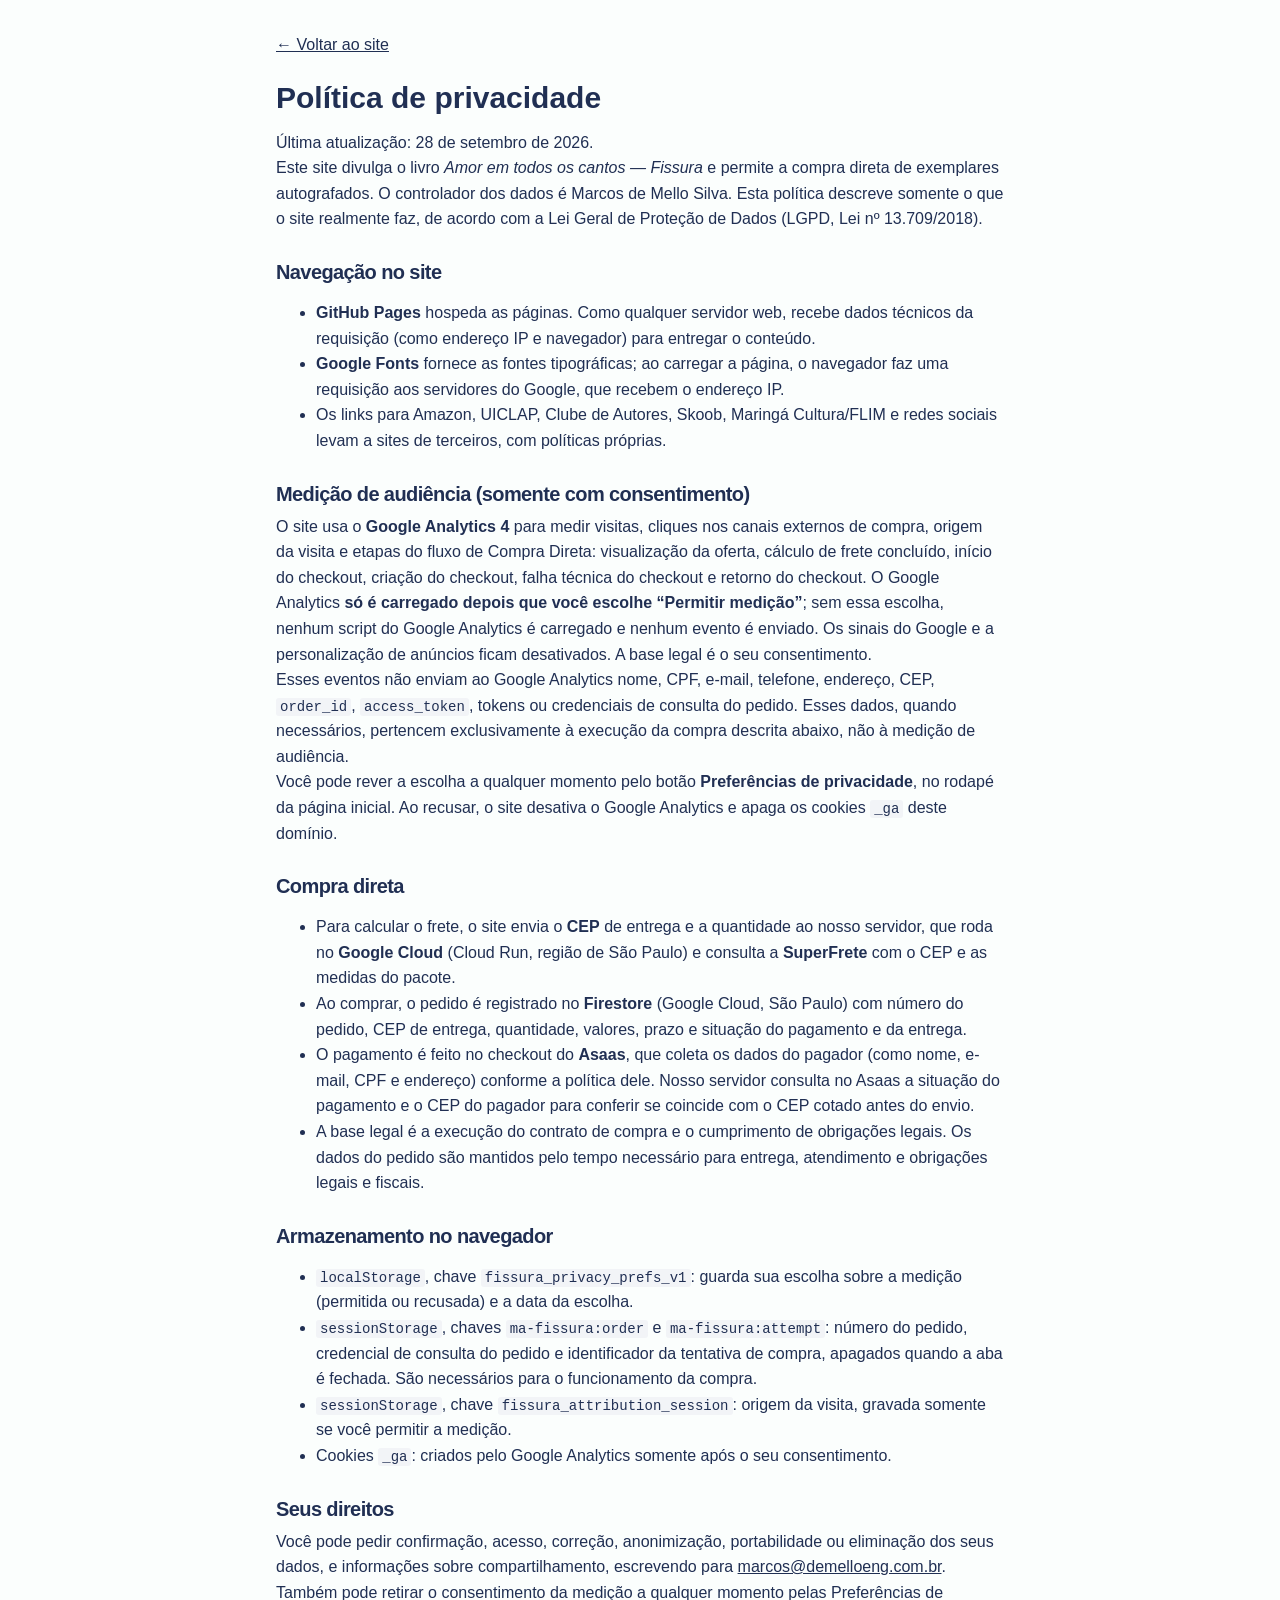
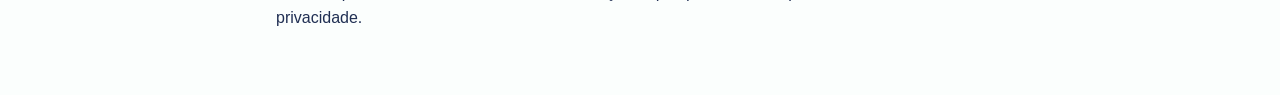
==== privacidade.html @ ca2d27bf "feat: implementa compra direta v02" ====
<!DOCTYPE html>
<html lang="pt-BR">
<head>
<meta charset="utf-8">
<meta name="viewport" content="width=device-width, initial-scale=1">
<title>Política de privacidade — Amor em todos os cantos — Fissura</title>
<meta name="description" content="Como o site de Amor em todos os cantos — Fissura trata dados de visitantes e compradores.">
<meta name="robots" content="index, follow">
<link rel="icon" type="image/png" sizes="32x32" href="/assets/favicon-32.png">
<link rel="stylesheet" href="styles.css?v=site-refino-01">
</head>
<body class="policy">
<main class="policy__main" id="conteudo">
<p><a href="/">← Voltar ao site</a></p>
<h1>Política de privacidade</h1>
<p>Última atualização: 28 de setembro de 2026.</p>

<p>Este site divulga o livro <em>Amor em todos os cantos — Fissura</em> e permite a compra direta de
exemplares autografados. O controlador dos dados é Marcos de Mello Silva. Esta política descreve somente o que
o site realmente faz, de acordo com a Lei Geral de Proteção de Dados (LGPD, Lei nº 13.709/2018).</p>

<h2>Navegação no site</h2>
<ul>
  <li><strong>GitHub Pages</strong> hospeda as páginas. Como qualquer servidor web, recebe dados técnicos da
    requisição (como endereço IP e navegador) para entregar o conteúdo.</li>
  <li><strong>Google Fonts</strong> fornece as fontes tipográficas; ao carregar a página, o navegador faz uma
    requisição aos servidores do Google, que recebem o endereço IP.</li>
  <li>Os links para Amazon, UICLAP, Clube de Autores, Skoob, Maringá Cultura/FLIM e redes sociais levam a sites
    de terceiros, com políticas próprias.</li>
</ul>

<h2>Medição de audiência (somente com consentimento)</h2>
<p>O site usa o <strong>Google Analytics 4</strong> para medir visitas, cliques nos canais externos de compra,
origem da visita e etapas do fluxo de Compra Direta: visualização da oferta, cálculo de frete concluído,
início do checkout, criação do checkout, falha técnica do checkout e retorno do checkout. O Google Analytics
<strong>só é carregado depois que você escolhe “Permitir medição”</strong>; sem essa escolha, nenhum script do
Google Analytics é carregado e nenhum evento é enviado. Os sinais do Google e a personalização de anúncios
ficam desativados. A base legal é o seu consentimento.</p>
<p>Esses eventos não enviam ao Google Analytics nome, CPF, e-mail, telefone, endereço, CEP,
<code>order_id</code>, <code>access_token</code>, tokens ou credenciais de consulta do pedido. Esses dados,
quando necessários, pertencem exclusivamente à execução da compra descrita abaixo, não à medição de audiência.</p>
<p>Você pode rever a escolha a qualquer momento pelo botão <strong>Preferências de privacidade</strong>, no
rodapé da página inicial. Ao recusar, o site desativa o Google Analytics e apaga os cookies <code>_ga</code>
deste domínio.</p>

<h2>Compra direta</h2>
<ul>
  <li>Para calcular o frete, o site envia o <strong>CEP</strong> de entrega e a quantidade ao nosso servidor, que
    roda no <strong>Google Cloud</strong> (Cloud Run, região de São Paulo) e consulta a
    <strong>SuperFrete</strong> com o CEP e as medidas do pacote.</li>
  <li>Ao comprar, o pedido é registrado no <strong>Firestore</strong> (Google Cloud, São Paulo) com número do
    pedido, CEP de entrega, quantidade, valores, prazo e situação do pagamento e da entrega.</li>
  <li>O pagamento é feito no checkout do <strong>Asaas</strong>, que coleta os dados do pagador (como nome,
    e-mail, CPF e endereço) conforme a política dele. Nosso servidor consulta no Asaas a situação do pagamento
    e o CEP do pagador para conferir se coincide com o CEP cotado antes do envio.</li>
  <li>A base legal é a execução do contrato de compra e o cumprimento de obrigações legais. Os dados do pedido
    são mantidos pelo tempo necessário para entrega, atendimento e obrigações legais e fiscais.</li>
</ul>

<h2>Armazenamento no navegador</h2>
<ul>
  <li><code>localStorage</code>, chave <code>fissura_privacy_prefs_v1</code>: guarda sua escolha sobre a
    medição (permitida ou recusada) e a data da escolha.</li>
  <li><code>sessionStorage</code>, chaves <code>ma-fissura:order</code> e <code>ma-fissura:attempt</code>:
    número do pedido, credencial de consulta do pedido e identificador da tentativa de compra, apagados quando
    a aba é fechada. São necessários para o funcionamento da compra.</li>
  <li><code>sessionStorage</code>, chave <code>fissura_attribution_session</code>: origem da visita, gravada
    somente se você permitir a medição.</li>
  <li>Cookies <code>_ga</code>: criados pelo Google Analytics somente após o seu consentimento.</li>
</ul>

<h2>Seus direitos</h2>
<p>Você pode pedir confirmação, acesso, correção, anonimização, portabilidade ou eliminação dos seus dados,
e informações sobre compartilhamento, escrevendo para
<a href="mailto:marcos@demelloeng.com.br">marcos@demelloeng.com.br</a>. Também pode retirar o consentimento
da medição a qualquer momento pelas Preferências de privacidade.</p>
</main>
</body>
</html>
---- styles.css ----
:root {
  --azul: #202f53;
  --branco: #fbfefd;
  --dourado: #e8ce8e;
  --pessego: #f1a48a;
  --line: #ccd3df;
  --serif: "EB Garamond", Georgia, serif;
}
* { box-sizing: border-box; }
[hidden] { display: none !important; }
html { -webkit-text-size-adjust: 100%; scroll-padding-top: 24px; }
body { margin: 0; background: var(--branco); color: var(--azul); font-family: "Montserrat", Arial, sans-serif; }
a { color: inherit; }
img { max-width: 100%; display: block; }
button, input { font: inherit; }
button, a, summary { -webkit-tap-highlight-color: transparent; }
button { cursor: pointer; }
a:focus-visible, button:focus-visible, summary:focus-visible, input:focus-visible, [tabindex]:focus-visible {
  outline: 3px solid #b76828; outline-offset: 4px;
}
.hero :focus-visible, .vozes :focus-visible, .closing :focus-visible { outline-color: var(--dourado); }
h2 { margin: 0; font-size: clamp(20px, 2.1vw, 30px); font-weight: 800; line-height: 1.2; letter-spacing: -.6px; }
p { margin: 0; }
.section { width: min(1280px, calc(100% - 80px)); margin-inline: auto; padding-block: 32px; }
.section-heading { display: flex; align-items: center; gap: 20px; margin-bottom: 24px; }
.section-heading h2 { flex: 1; }
.ruled-title { display: flex; align-items: center; gap: 24px; }
.ruled-title::after, .section-heading::after { content: ""; height: 1px; background: var(--line); flex: 1; }
.section-heading::after { order: 1; }
.section-heading h2 { flex: initial; }
.section-heading .carousel-controls { order: 2; }
.eyebrow { font-size: 12px; line-height: 1.5; letter-spacing: 1.4px; font-weight: 800; }
.button, .card__cta { min-height: 48px; display: inline-flex; justify-content: center; align-items: center; padding: 12px 22px; background: linear-gradient(100deg, var(--dourado), #efcf7e); border: 1px solid var(--dourado); border-radius: 5px; color: #152649; font-size: 14px; font-weight: 800; text-align: center; text-decoration: none; }
.button:hover { background: #f4dc9f; }
.button--outline { color: var(--branco); background: transparent; border-color: #b7c4dc; }
.button--outline:hover { background: #ffffff12; }
.skip-link { position: absolute; z-index: 10; top: 8px; left: 8px; transform: translateY(-180%); padding: 14px; background: var(--branco); }
.skip-link:focus { transform: none; }
.sr-only { position: absolute; width: 1px; height: 1px; padding: 0; margin: -1px; overflow: hidden; clip-path: inset(50%); white-space: nowrap; border: 0; }

/* Direction 3: editorial typography, existing map/route and actual book cover. */
.hero { position: relative; isolation: isolate; overflow: hidden; color: var(--branco); background: radial-gradient(ellipse at 60% 35%, #253f62, #122747 90%); display: grid; grid-template-columns: minmax(0, 1fr) 420px; align-items: center; column-gap: 100px; padding: 84px max(6.5vw, calc((100vw - 1240px) / 2)) 56px; min-height: 620px; }
.hero__content, .hero__images { position: relative; z-index: 1; min-width: 0; }
.hero__eyebrow { color: var(--dourado); text-transform: uppercase; letter-spacing: 7px; font-size: 16px; font-weight: 700; margin-bottom: 18px; }
.hero__title { font-size: clamp(42px, 4.8vw, 68px); font-weight: 900; letter-spacing: -2px; line-height: .99; margin: 0; }
.hero__title-accent { color: var(--dourado); font-weight: 500; letter-spacing: -2px; }
.hero__author { margin-top: 18px; font-size: 13px; font-weight: 700; letter-spacing: 2.4px; }
/* FLIM in the hero: editorial proof set under the author, subordinate to title and cover. */
.hero__flim { margin-top: 38px; padding: 2px 0 4px 28px; border-left: 3px solid var(--dourado); color: var(--dourado); }
.hero__flim-kicker { font-size: 13px; font-weight: 700; letter-spacing: 2.6px; line-height: 1.4; }
.hero__flim-rank { margin-top: 2px; font-family: var(--serif); font-size: 50px; font-weight: 400; line-height: 1.1; letter-spacing: -.5px; color: #f0dca8; }
/* Ordinal drawn as a clean superscript (EB Garamond's º/ª glyphs carry an underline). */
.ordinal { font-size: .55em; vertical-align: .75em; line-height: 0; margin-left: .04em; }
.hero__flim-category { margin-top: 4px; font-size: 16px; font-weight: 500; letter-spacing: .3px; line-height: 1.4; }
.hero__teaser { margin-top: 30px; font-family: var(--serif); font-size: 24px; line-height: 1.16; }
.hero__teaser p + p { margin-top: 10px; }
.hero__teaser strong { display: inline; background: var(--pessego); color: #172b4a; padding: 1px 5px; font-family: "Montserrat", Arial, sans-serif; font-size: .78em; font-weight: 800; line-height: 1.65; box-decoration-break: clone; -webkit-box-decoration-break: clone; }
.hero__actions { display: flex; gap: 20px; margin-top: 30px; }
.hero__actions .button { min-width: 210px; }
.hero__cover { width: 100%; max-width: 420px; margin-inline: auto; box-shadow: 8px 20px 28px #0006; }
.hero__map { position: absolute; inset: 0; z-index: 0; pointer-events: none; }
.hero__map-shape, .hero__map-route { position: absolute; width: 660px; height: 660px; left: 49%; top: 45%; transform: translate(-50%, -50%) rotate(-10deg) scaleY(.88); }
.hero__map-shape { opacity: .16; }
.hero__route-line { fill: none; stroke: var(--dourado); stroke-width: 2.5; stroke-dasharray: 2 9; stroke-linecap: round; opacity: .55; }
.hero__route-dot { fill: var(--dourado); opacity: .75; }
.hero__route-labels text { font-family: "Montserrat", sans-serif; font-size: 16px; fill: #dce4f2; opacity: .8; }

/* Existing price, checkout and analytics hooks remain unchanged. */
.checkout-return { width: min(1120px, calc(100% - 80px)); margin: 20px auto 0; padding: 14px 18px; border-left: 4px solid var(--dourado); background: #f2f4f7; color: var(--azul); font-size: 14px; line-height: 1.5; }
/* FLIM save-the-date: editorial continuation of the hero, aligned to the hero text column. */
.flim { padding: 30px max(6.5vw, calc((100vw - 1240px) / 2)) 0; }
.flim > * { max-width: 1260px; }
.flim__eyebrow { color: #a04429; font-size: 15px; font-weight: 800; letter-spacing: 2.8px; line-height: 1.4; }
.flim h2 { margin-top: 6px; font: 500 clamp(28px, 2.9vw, 42px)/1.15 var(--serif); letter-spacing: -.4px; }
.flim__details { display: flex; flex-wrap: wrap; align-items: baseline; gap: 4px 0; margin-top: 12px; font-family: var(--serif); font-size: 22px; line-height: 1.35; color: #3b4a6b; }
.flim__when span { margin-inline: 6px; }
.flim__when .flim__date { margin: 0; white-space: nowrap; }
.flim__category { margin-left: 22px; padding-left: 22px; border-left: 1px solid #9aa6bd; }
.flim__session { padding-bottom: 20px; border-bottom: 1px solid var(--line); font-family: var(--serif); font-size: 22px; line-height: 1.35; color: #3b4a6b; }
.flim__links { display: flex; flex-wrap: wrap; align-items: center; gap: 0 14px; margin-top: 6px; font-size: 16px; font-weight: 500; }
.flim__links a { display: inline-flex; align-items: center; min-height: 44px; text-decoration: underline; text-decoration-color: #9aa6bd; text-underline-offset: 6px; }
.flim__links a:hover { text-decoration-color: currentColor; }
.comprar { padding: 30px 0 12px; }
.comprar__inner { width: min(1280px, calc(100% - 80px)); margin: auto; }
.retailer-alternatives { margin-top: 34px; padding-top: 28px; border-top: 1px solid var(--line); }
.retailer-alternatives__title { margin: 0; font-family: var(--serif); font-size: clamp(20px, 2vw, 26px); color: var(--azul); }
.cards { display: grid; grid-template-columns: repeat(3, minmax(0, 1fr)); gap: 16px; margin-top: 18px; align-items: stretch; }
.card { min-width: 0; padding: 20px 16px 16px; border: 1px solid var(--line); border-radius: 5px; color: var(--branco); background: radial-gradient(ellipse at top left, #263f61, #132947); text-decoration: none; display: flex; flex-direction: column; gap: 16px; align-items: stretch; transition: box-shadow .15s; }
a.card:hover { box-shadow: 0 5px 16px #202f5330; }
.card__info { display: flex; align-items: center; justify-content: center; gap: 10px; min-height: 70px; }
.card__logo { display: flex; width: 42px; height: 42px; flex-shrink: 0; align-items: center; justify-content: center; border-radius: 5px; overflow: hidden; }
.card__logo img { width: 100%; height: 100%; object-fit: contain; }
.card__logo--chip { background: var(--branco); padding: 3px; }
.card__text { display: flex; flex-direction: column; align-items: flex-start; gap: 10px; min-width: 0; }
.card__channel { font-size: 18px; line-height: 1.1; font-weight: 800; text-transform: uppercase; }
.card__format { background: var(--pessego); color: #162746; font-size: 11px; font-weight: 800; text-transform: uppercase; border-radius: 5px; padding: 5px 10px; }
.card__deal { text-align: center; margin-top: auto; display: flex; flex-direction: column; gap: 4px; }
.card__benefit { font-size: 13px; line-height: 1.4; font-weight: 600; max-width: 165px; margin-inline: auto; }
.card__price { color: var(--dourado); font-weight: 800; font-size: 28px; white-space: nowrap; }
.card__cta { padding: 10px 5px; font-size: 11px; min-height: 44px; }
.card--direct { background: transparent; color: var(--azul); }
.card--direct .card__channel { font-size: 14px; letter-spacing: .08em; text-transform: uppercase; }
.card--direct .card__format { background: transparent; padding: 0; text-transform: none; font-family: var(--serif); font-weight: 400; font-size: 20px; }
.card__logo--direct { background: var(--dourado); color: white; font-size: 30px; }
.card--direct .card__price { color: var(--azul); }
/* Coming-soon label already exists separately; do not show its duplicate price label. */
.card--direct:has(#direct-coming-soon:not([hidden])) .card__deal { display: none; }
.direct__coming-soon { margin-top: auto; padding: 14px 10px; background: #e6ebf1; text-align: center; font-size: 13px; font-weight: 800; letter-spacing: .5px; }
.direct__payment { font-size: 11px; font-weight: 600; text-align: center; line-height: 1.4; }
/* Direct purchase: own block under the retailers — sales info beside the checkout steps. */
.card-group--direct { margin-top: 20px; }
.card--direct { display: grid; grid-template-columns: minmax(0, 5fr) minmax(0, 7fr); align-items: start; gap: 20px 44px; padding: 24px 28px; }
.card--direct:has(#direct-flow[hidden]) { grid-template-columns: minmax(0, 1fr); }
.direct__info { min-width: 0; display: flex; flex-direction: column; gap: 12px; }
#direct-active-offer { display: flex; flex-direction: column; gap: 12px; }
.direct__headline { margin: 8px 0 0; font-family: var(--serif); font-size: clamp(25px, 3vw, 38px); line-height: 1.08; color: var(--azul); }
.direct__copy { margin: 0; max-width: 46ch; font-size: 16px; line-height: 1.55; }
.direct__benefit { margin: 0; font-weight: 800; }
.direct__freight { font-size: 18px; font-weight: 700; }
.direct__info .card__info { justify-content: flex-start; min-height: 0; }
.direct__info .card__deal { margin: 0; text-align: left; }
.direct__info .direct__payment { text-align: left; font-size: 13px; }
.card-group--direct > .review-link--direct { align-self: flex-start; margin-top: 4px; padding: 10px 0 0; font-size: 13px; font-weight: 600; text-align: left; }
#direct-flow { min-width: 0; padding-left: 40px; border-left: 1px solid var(--line); }
.direct__label { display: block; font-size: 13px; font-weight: 700; margin-bottom: 8px; }
.direct__cep { display: flex; flex-wrap: wrap; gap: 8px; }
.direct__cep input, .direct__cep button, .direct__buy { min-height: 44px; border: 1px solid var(--line); border-radius: 4px; padding: 10px; }
.direct__cep input { flex: 1; width: 100%; min-width: 0; }
.direct__cep button, .direct__buy { background: var(--dourado); color: var(--azul); font-size: 12px; font-weight: 800; }
.direct__buy { width: 100%; margin-top: 10px; }
.direct__buy:disabled { opacity: .5; cursor: not-allowed; }
.direct__error { color: #a32924; font-size: 14px; margin-top: 10px; }
.direct__summary { font-size: 12px; margin: 12px 0 0; }
.direct__summary div { display: flex; justify-content: space-between; gap: 10px; padding: 6px 0; }
.direct__summary dd { margin: 0; text-align: right; }
.direct__total { border-top: 1px solid var(--line); font-weight: 800; }
#direct-loading { font-size: 13px; margin-top: 10px; }
.direct__quantity { display: flex; align-items: center; justify-content: space-between; gap: 10px; margin-bottom: 12px; }
.direct__quantity .direct__label { margin-bottom: 0; }
.direct__stepper { display: inline-flex; align-items: center; border: 1px solid var(--line); border-radius: 4px; }
.direct__stepper button { min-width: 44px; min-height: 44px; border: 0; background: transparent; color: var(--azul); font-size: 18px; font-weight: 800; cursor: pointer; }
.direct__stepper button:disabled { opacity: .4; cursor: not-allowed; }
.direct__stepper button:focus-visible { outline: 2px solid var(--dourado); outline-offset: 2px; }
.direct__stepper output { min-width: 32px; text-align: center; font-weight: 800; }
.direct__hint, .direct__availability, .direct__order-status { font-size: 13px; line-height: 1.4; margin: 0 0 10px; }
.direct__hint a { color: inherit; }
.direct__order-status { margin-top: 10px; font-weight: 700; }
.footer__links { font-size: 13px; margin-top: 8px; }
.footer__links a, .footer__link-button { color: inherit; text-decoration: underline; }
.footer__link-button { background: none; border: 0; padding: 0; font: inherit; cursor: pointer; }
.privacy-banner { position: fixed; left: 16px; right: 16px; bottom: 16px; z-index: 50; max-width: 720px; margin: 0 auto; padding: 16px; background: #fff; color: var(--azul); border: 1px solid var(--line); border-radius: 6px; box-shadow: 0 6px 24px rgba(19, 41, 71, .18); display: flex; flex-wrap: wrap; gap: 12px; align-items: center; }
.privacy-banner__text { flex: 1 1 320px; font-size: 14px; line-height: 1.5; margin: 0; }
.privacy-banner__text a { color: inherit; }
.privacy-banner__actions { display: flex; gap: 8px; flex-wrap: wrap; }
.privacy-banner__actions button { min-height: 44px; padding: 10px 16px; border: 1px solid var(--azul); border-radius: 4px; font-weight: 800; font-size: 13px; cursor: pointer; background: #fff; color: var(--azul); }
.privacy-banner__actions button:first-child { background: var(--azul); color: #fff; }
.privacy-banner button:focus-visible, .footer__link-button:focus-visible { outline: 2px solid var(--dourado); outline-offset: 2px; }

/* Items in a row share one height, so an open answer never leaves a ragged grid. */
.accordion-grid { display: grid; grid-template-columns: 1fr 1fr; gap: 10px 24px; margin-top: 16px; align-items: stretch; }
.accordion-grid summary { min-height: 64px; }
.editorial-faq .accordion-grid > details:last-child:nth-child(odd) { grid-column: 1 / -1; }
details { border: 1px solid var(--line); border-radius: 4px; font-family: var(--serif); font-size: 20px; }
summary { display: flex; justify-content: space-between; align-items: center; gap: 16px; list-style: none; cursor: pointer; min-height: 48px; padding: 8px 18px; font-weight: 500; }
summary::-webkit-details-marker { display: none; }
summary::after { content: "+"; font: 22px Arial, sans-serif; }
details[open] summary::after { content: "−"; }
details p { padding: 6px 18px 18px; line-height: 1.4; }
.fic { display: grid; grid-template-columns: 220px minmax(0, 1fr); gap: 36px; padding-top: 40px; padding-bottom: 32px; }
.fic h2 { font-size: 64px; letter-spacing: -2.8px; }
.fic__text { border-left: 1px solid #aeb9cd; padding-left: 40px; font-family: var(--serif); font-size: 24px; line-height: 1.36; }
.fic__text > p { margin-bottom: 18px; }
.fic__text > p:first-child { margin-bottom: 0; }
.fic__payoff { font-size: 30px; font-style: italic; margin-top: 16px; }
.elenco { padding-bottom: 40px; }
.cast-track { list-style: none; display: grid; grid-template-columns: repeat(7, minmax(0, 1fr)); margin: 0; padding: 4px 0; }
.cast-track li { min-width: 0; text-align: center; padding: 0 16px; border-left: 1px solid var(--line); }
.cast-track li:first-child { border-left: 0; }
.cast-track h3 { font-size: 18px; margin: 0 0 8px; font-weight: 800; }
.cast-track p { font-family: var(--serif); font-size: 19px; line-height: 1.15; }
.carousel-controls { display: flex; gap: 12px; flex-shrink: 0; }
.carousel-controls button { background: transparent; color: inherit; border: 1px solid currentColor; width: 44px; height: 44px; border-radius: 50%; font: 30px Georgia, serif; line-height: 1; }
.carousel-controls button[aria-disabled="true"] { opacity: .4; cursor: default; }
.vozes { color: var(--branco); background: radial-gradient(ellipse at center, #263f61, #122747); }
.vozes .section { padding-block: 30px; }
.vozes .section-heading { margin-bottom: 20px; }
.vozes h2 { font-size: 23px; }
.vozes .section-heading::after { background: #ffffff40; }
/* Testimonials: static grid without JS; with JS (.is-ready) a clipped track moved one page at a time. */
.voices { --voices-gap: 20px; }
.voices-track { display: grid; grid-template-columns: repeat(2, minmax(0, 1fr)); gap: var(--voices-gap); }
.voices.is-ready .voices-viewport { overflow: hidden; }
.voices.is-ready .voices-track { display: flex; align-items: stretch; transition: transform .6s ease; }
.voices.is-ready .voice { flex: 0 0 calc((100% - (var(--voices-per-page, 2) - 1) * var(--voices-gap)) / var(--voices-per-page, 2)); }
.voices-dots { display: flex; justify-content: center; gap: 2px; margin-top: 14px; color: var(--dourado); }
.voices-dot { display: inline-flex; align-items: center; justify-content: center; width: 28px; height: 28px; padding: 0; border: 0; background: transparent; color: inherit; }
.voices-dot::before { content: ""; width: 8px; height: 8px; border-radius: 50%; background: currentColor; opacity: .35; transition: opacity .2s, transform .2s; }
.voices-dot[aria-current="true"]::before { opacity: 1; transform: scale(1.3); }
.voice { min-width: 0; display: flex; align-items: flex-start; gap: 20px; padding: 24px; border: 1px solid #ffffff35; border-radius: 4px; }
.voice > img { width: 100px; height: 100px; border-radius: 50%; object-fit: cover; flex-shrink: 0; }
.voice__initial { display: inline-flex; align-items: center; justify-content: center; border-radius: 50%; background: #294665; color: var(--pessego); font-weight: 800; }
.voice__initial { width: 100px; height: 100px; flex: 0 0 100px; font-size: 30px; }
.voice h3 { margin: 4px 0 6px; color: var(--pessego); font-size: 16px; }
.voice__source { display: flex; align-items: center; gap: 6px; font-size: 10px; font-weight: 600; letter-spacing: 1px; color: #d5deeb; }
.voice__source img { width: 15px; height: 15px; object-fit: contain; border-radius: 2px; }
/* Horizontal wordmarks (Amazon) keep their proportion on a light chip instead of a 15px square. */
.voice__source .voice__brand--wide { width: auto; height: 13px; padding: 2px 4px; background: var(--branco); box-sizing: content-box; }
.voice blockquote { margin: 12px 0 0; font-family: var(--serif); font-size: 23px; line-height: 1.22; }
.voice__after { margin-top: 16px; font-size: 20px; font-style: italic; }
.center-action { text-align: center; margin-top: 18px; }
.center-action .button { min-width: 280px; }
.autor { display: grid; grid-template-columns: 200px minmax(0, 1fr) 340px; gap: 28px; align-items: start; padding-top: 40px; }
.autor__foto { width: 200px; height: 200px; object-fit: cover; border-radius: 5px; }
.autor h2 { font-size: 28px; margin-top: 10px; }
.autor__linha { font-size: 14px; font-weight: 600; color: #a04429; margin-top: 8px; line-height: 1.35; }
.autor__bio { font-family: var(--serif); font-size: 22px; line-height: 1.3; margin-top: 14px; }
.autor__origem { border-left: 1px solid var(--line); padding-left: 30px; min-height: 195px; display: flex; flex-direction: column; justify-content: space-between; gap: 24px; }
.autor__origem blockquote { font-family: var(--serif); font-size: 28px; line-height: 1.25; font-style: italic; margin: 0; }
.vocabulary { padding-top: 24px; padding-bottom: 28px; }
.vocabulary h2, .editorial-faq h2 { font-size: 20px; letter-spacing: .2px; }
.vocabulary h2 { font-size: 14px; letter-spacing: 1.4px; }
.vocabulary__intro { margin-top: 12px; font-size: 14px; color: #586780; }
.vocabulary__terms { margin-top: 4px; font-family: var(--serif); font-size: 20px; line-height: 1.45; }
.editorial-faq { padding-top: 12px; padding-bottom: 32px; }
.question-list { list-style: none; padding: 0; margin: 18px 0 0; display: grid; grid-template-columns: 1fr 1fr; gap: 10px 24px; }
.question-list li { border-bottom: 1px solid var(--line); padding: 8px 12px; font-family: var(--serif); font-size: 21px; line-height: 1.3; }
.closing { background: #182e4e; color: var(--branco); }
.closing .section { display: flex; align-items: center; justify-content: center; gap: 40px; padding-block: 22px; }
.closing p { font-size: 25px; font-weight: 800; }
.closing p span { color: var(--dourado); font-weight: 500; }
.closing .button { min-width: 260px; }
.continue { display: grid; grid-template-columns: minmax(0, 1.8fr) minmax(0, 1fr); gap: 38px; }
.continue h3 { font-size: 24px; margin: 24px 0 16px; }
.social-links { display: flex; flex-wrap: wrap; gap: 12px; }
.social-links a { gap: 10px; }
.social-icon { display: block; flex: 0 0 32px; width: 32px; height: 32px; object-fit: contain; }
.social-links a:focus-visible { outline: 3px solid currentColor; outline-offset: 3px; }
.social-links a, .social-links > span { min-height: 48px; padding: 12px 18px; border: 1px solid #abb8cc; border-radius: 4px; font-size: 14px; font-weight: 600; display: inline-flex; align-items: center; justify-content: center; text-decoration: none; }
.social-links > span { color: #697488; border-color: var(--line); }
.social-links a:hover, .text-link:hover { background: #edf1f6; }
.editorial-card { border: 1px solid var(--line); border-radius: 4px; padding: 20px; }
.editorial-card h3 { font-size: 21px; line-height: 1.2; margin: 8px 0 16px; }
.text-link { font-size: 12px; font-weight: 800; display: inline-flex; gap: 16px; align-items: center; padding: 12px 16px; border: 1px solid #abb8cc; border-radius: 4px; text-decoration: none; min-height: 44px; }
.universe { background: #f5f5f2; }
.universe__grid { display: grid; grid-template-columns: 1fr 1fr; margin-top: 24px; text-align: center; }
.universe__grid > div { padding: 8px 28px; }
.universe__grid > div + div { border-left: 1px solid #aeb9cd; }
.universe h3 { margin: 0; font-family: var(--serif); font-size: 26px; font-style: italic; font-weight: 500; }
.universe__grid p { margin-top: 20px; font-weight: 700; font-size: 12px; letter-spacing: 3px; }
.footer { background: #1b3151; color: var(--branco); padding: 36px 20px; text-align: center; font-size: 12px; }

@media (max-width: 1100px) {
  .hero { grid-template-columns: minmax(0, 1fr) 260px; gap: 45px; padding-inline: 40px; }
  .hero__flim-rank { font-size: 44px; }
  .flim { padding-inline: 40px; }
  .hero__actions .button { min-width: 0; flex: 1; }
  .hero__teaser { font-size: 22px; }
  .cards { gap: 12px; }
  .card { padding-inline: 12px; }
  .card--direct { padding-inline: 20px; column-gap: 28px; }
  #direct-flow { padding-left: 28px; }
  .card__channel { font-size: 15px; }
  .card__price { font-size: 24px; }
  .card__logo { width: 32px; height: 32px; }
  .fic { grid-template-columns: 160px minmax(0, 1fr); gap: 24px; }
  .fic h2 { font-size: 48px; }
  .cast-track li { padding-inline: 8px; }
  .cast-track h3 { font-size: 15px; }
  .cast-track p { font-size: 17px; }
  .autor { grid-template-columns: 150px minmax(0, 1fr) 250px; gap: 20px; }
  .autor__foto { width: 150px; height: 180px; }
  .voice { gap: 14px; padding: 18px; }
  .voice > img { width: 70px; height: 70px; }
}
@media (max-width: 767px) {
  .checkout-return { width: calc(100% - 40px); margin-top: 14px; }
  .flim { padding: 26px 24px 0; }
  .flim__eyebrow { font-size: 13px; letter-spacing: 2.4px; }
  .flim h2 { font-size: 27px; line-height: 1.12; }
  .flim__details { display: block; margin-top: 12px; }
  .flim__when { padding-bottom: 12px; border-bottom: 1px solid var(--line); font: 600 clamp(10.5px, 2.8vw, 12px)/1.5 "Montserrat", Arial, sans-serif; letter-spacing: clamp(1.4px, .5vw, 2.2px); text-transform: uppercase; color: var(--azul); }
  .flim__when span { margin-inline: 4px; }
  .flim__category { margin: 12px 0 0; padding: 0; border: 0; font-size: 19px; }
  .flim__session { margin-top: 8px; padding-bottom: 0; border-bottom: 0; font-size: 19px; }
  .flim__links { margin-top: 4px; padding-bottom: 8px; border-bottom: 1px solid var(--line); font: 400 19px/1.3 var(--serif); }
  .section, .comprar__inner { width: calc(100% - 40px); }
  .section { padding-block: 26px; }
  h2 { font-size: 22px; }
  /* Mobile hero: title and a reduced cover share the opening; FLIM precedes the teaser. */
  .hero { grid-template-columns: minmax(0, 1fr) auto; gap: 0 14px; align-items: start; padding: 34px 24px 32px; min-height: 0; }
  .hero__content { display: contents; }
  .hero__content > * { position: relative; z-index: 1; grid-column: 1 / -1; }
  .hero__eyebrow, .hero__title, .hero__author { grid-column: 1; }
  .hero__images { grid-column: 2; grid-row: 1 / 4; align-self: center; }
  .hero__eyebrow { font-size: 12px; letter-spacing: 5px; margin-bottom: 14px; }
  .hero__title { font-size: clamp(33px, 10.2vw, 44px); letter-spacing: -1.4px; }
  .hero__title-accent { letter-spacing: -1px; }
  .hero__author { margin-top: 12px; font-size: clamp(9px, 2.5vw, 11px); letter-spacing: 1.5px; }
  .hero__flim { margin-top: 34px; padding: 2px 0 4px 18px; }
  .hero__flim-kicker { font-size: 11px; letter-spacing: 1.6px; }
  .hero__flim-rank { font-size: 36px; }
  .hero__flim-category { font: 500 17px/1.3 var(--serif); letter-spacing: .2px; }
  .hero__teaser { margin-top: 30px; font-size: 21px; line-height: 1.2; }
  .hero__teaser strong { font-size: .76em; padding-inline: 3px; }
  .hero__actions { display: grid; gap: 12px; margin-top: 30px; }
  .hero__actions .button { width: 100%; }
  .hero__cover { width: clamp(92px, 29vw, 128px); box-shadow: 5px 12px 18px #0006; }
  .hero__map-shape, .hero__map-route { width: 400px; height: 400px; left: 64%; top: 205px; transform: translate(-50%, -50%) rotate(-10deg) scaleY(.88); }
  .hero__route-labels { display: none; }
  .hero__map-shape { opacity: .2; }
  .comprar { padding-top: 24px; }
  .retailer-alternatives { margin-top: 24px; padding-top: 22px; }
  .cards { grid-template-columns: 1fr; gap: 12px; margin-top: 14px; }
  .card { display: grid; grid-template-columns: 1fr 1fr; align-items: center; padding: 16px; gap: 12px 8px; }
  .card__info { justify-content: flex-start; min-height: 0; gap: 8px; }
  .card__logo { width: 34px; height: 34px; }
  .card__channel { font-size: 14px; }
  .card__text { gap: 8px; }
  .card__format { font-size: 9px; padding: 4px 7px; }
  .card__deal { margin: 0; text-align: right; }
  .card__price { font-size: 24px; }
  .card__benefit { font-size: 11px; }
  .card__cta { grid-column: 1 / -1; font-size: 12px; }
  .card--direct { display: flex; flex-direction: column; align-items: stretch; gap: 10px; }
  .direct__headline { font-size: 28px; }
  .card--direct .card__channel { font-size: 13px; }
  .card--direct .card__info { gap: 16px; }
  .card--direct .card__format { font-size: 20px; }
  #direct-flow { padding: 16px 0 0; border-left: 0; border-top: 1px solid var(--line); }
  .direct__coming-soon { margin-top: 4px; }
  .direct__payment { font-size: 12px; }
  .accordion-grid { grid-template-columns: 1fr; gap: 8px; }
  .accordion-grid summary { min-height: 48px; }
  summary { font-size: 19px; padding: 10px 12px; }
  .fic { display: block; padding-top: 16px; }
  .fic h2 { font-size: 44px; margin-bottom: 12px; }
  .fic__text { border: 0; padding: 0; font-size: 22px; line-height: 1.34; }
  .fic__text > p { margin-bottom: 20px; }
  .fic__text > p:first-child { margin-bottom: 0; }
  .fic__payoff { font-size: 26px; margin-top: 20px; }
  .section-heading { gap: 12px; margin-bottom: 18px; }
  .section-heading::after { display: none; }
  .section-heading h2 { flex: 1; font-size: 20px; }
  .carousel-controls { gap: 8px; }
  .carousel-controls button { width: 44px; height: 44px; }
  .elenco { border-top: 1px solid var(--line); }
  .cast-track { display: flex; gap: 14px; overflow-x: auto; scroll-snap-type: x mandatory; padding: 4px; scrollbar-width: thin; }
  .cast-track li, .cast-track li:first-child { flex: 0 0 76%; border: 1px solid var(--line); border-radius: 5px; padding: 32px 18px; min-height: 200px; scroll-snap-align: start; display: flex; flex-direction: column; justify-content: center; }
  .cast-track h3 { font-size: 28px; }
  .cast-track p { font-size: 23px; }
  .vozes { background: var(--branco); color: var(--azul); }
  .vozes .section { border-top: 1px solid var(--line); padding-top: 26px; }
  .vozes .section-heading h2 { font-size: 16px; letter-spacing: -.5px; }
  .voices-track { grid-template-columns: minmax(0, 1fr); }
  .voices-dots { color: var(--azul); }
  /* Equal card heights keep the page from shifting on autoplay; content sits centred in the card. */
  .voice { align-items: center; color: var(--branco); background: #193251; border: 0; padding: 22px 18px; gap: 14px; }
  .voice > img { width: 66px; height: 80px; }
  .voice__initial { width: 66px; height: 80px; flex-basis: 66px; border-radius: 40px; }
  .voice blockquote { font-size: 21px; line-height: 1.25; }
  .voice__source { font-size: 10px; line-height: 1.5; }
  .voice__after { font-size: 19px; }
  .vozes :focus-visible { outline-color: #b76828; }
  .center-action .button { width: 100%; min-width: 0; }
  .autor { display: flex; flex-direction: column; gap: 20px; border-top: 1px solid var(--line); }
  .autor__foto { width: 145px; height: 160px; }
  .autor h2 { font-size: 26px; }
  .autor__linha { font-size: 14px; }
  .autor__bio { border-left: 1px solid #aeb9cd; padding-left: 14px; font-size: 22px; }
  .autor__origem { border-left: 0; padding-left: 0; min-height: 0; gap: 22px; }
  .autor__origem blockquote { border-left: 1px solid #aeb9cd; padding-left: 14px; font-size: 26px; }
  .vocabulary { border-top: 1px solid var(--line); }
  .vocabulary h2, .editorial-faq h2 { font-size: 18px; line-height: 1.4; }
  .vocabulary h2 { font-size: 14px; }
  .vocabulary__terms { font-size: 19px; }
  .ruled-title::after { display: none; }
  .question-list { grid-template-columns: 1fr; gap: 4px; margin-top: 12px; }
  .question-list li { font-size: 21px; padding: 10px 0; }
  .closing { background: transparent; color: var(--azul); padding: 0 20px 24px; }
  .closing .section { width: 100%; display: flex; flex-direction: column; gap: 8px; background: var(--dourado); border-radius: 5px; padding: 20px 12px 8px; }
  .closing p { font-size: 16px; text-align: center; }
  .closing p span { color: var(--azul); }
  .closing .button { min-width: 0; width: 100%; background: transparent; border: 0; }
  .continue { display: block; border-top: 1px solid var(--line); }
  .continue h3 { font-size: 22px; margin-top: 20px; }
  .social-links { display: grid; grid-template-columns: 1fr 1fr; gap: 10px; }
  .social-links a, .social-links > span { padding-inline: 10px; }
  .editorial-card { margin-top: 20px; padding: 18px; }
  .editorial-card h3 { font-size: 20px; margin: 8px 0 16px; }
  .text-link { width: 100%; justify-content: center; }
  .universe { background: var(--branco); }
  .universe .section { border-top: 1px solid var(--line); padding-bottom: 36px; }
  .universe__grid > div { padding: 0 12px; }
  .universe h3 { font-size: 22px; line-height: 1.2; }
  .universe__grid p { font-size: 10px; letter-spacing: 2px; }
  .footer { padding: 30px 16px; }
}
@media (prefers-reduced-motion: reduce) { .card, .voices.is-ready .voices-track, .voices-dot::before { transition: none; } }

/* Secondary review links are separate from the purchase/checkout controls. */
.card-group { min-width: 0; display: flex; flex-direction: column; }
.card-group > .card { flex: 1; }
.review-link { display: flex; min-height: 44px; align-items: center; justify-content: center; padding: 8px 4px; color: var(--azul); font-size: 12px; line-height: 1.4; text-align: center; text-underline-offset: 3px; }

/* One review link stays associated with each purchase channel. */
.card-group--direct:has(> #direct-card[hidden]) { display: none; }
.review-link { gap: 8px; }
.review-icon { display: block; flex: 0 0 24px; width: 24px; height: 24px; object-fit: contain; }
.review-icon--wide { flex-basis: auto; width: 46px; height: 14px; }
.policy__main { max-width: 760px; margin: 0 auto; padding: 32px 16px 64px; color: var(--azul); line-height: 1.6; font-size: 16px; }
.policy__main h1 { font-size: 30px; margin: 16px 0 8px; }
.policy__main h2 { font-size: 20px; margin: 28px 0 8px; }
.policy__main a { color: inherit; }
.policy__main code { font-size: 14px; background: #f2f4f7; padding: 1px 4px; border-radius: 3px; }
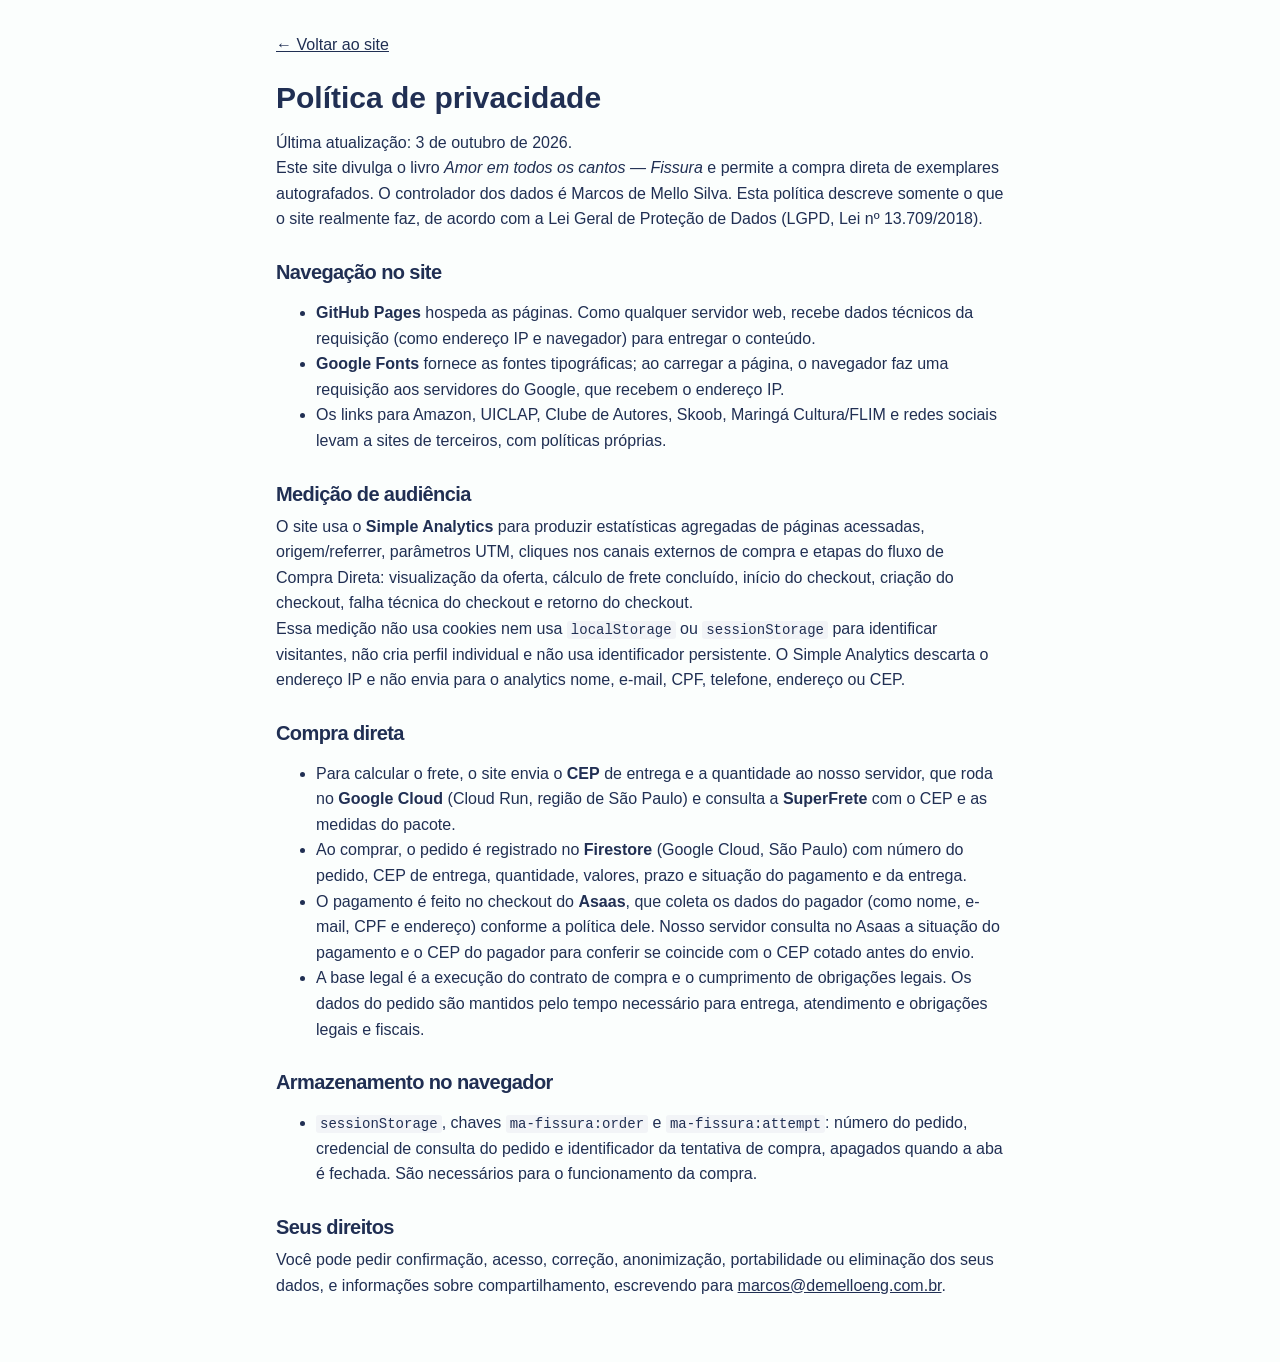
==== commit 78dbdb9b: "feat: migrate analytics from ga4 to simple analytics" ====
--- a/privacidade.html
+++ b/privacidade.html
@@ -7,13 +7,13 @@
 <meta name="description" content="Como o site de Amor em todos os cantos — Fissura trata dados de visitantes e compradores.">
 <meta name="robots" content="index, follow">
 <link rel="icon" type="image/png" sizes="32x32" href="/assets/favicon-32.png">
-<link rel="stylesheet" href="styles.css?v=site-refino-01">
+<link rel="stylesheet" href="styles.css?v=fine-adjustments-01">
 </head>
 <body class="policy">
 <main class="policy__main" id="conteudo">
 <p><a href="/">← Voltar ao site</a></p>
 <h1>Política de privacidade</h1>
-<p>Última atualização: 28 de setembro de 2026.</p>
+<p>Última atualização: 3 de outubro de 2026.</p>
 
 <p>Este site divulga o livro <em>Amor em todos os cantos — Fissura</em> e permite a compra direta de
 exemplares autografados. O controlador dos dados é Marcos de Mello Silva. Esta política descreve somente o que
@@ -29,19 +29,14 @@
     de terceiros, com políticas próprias.</li>
 </ul>
 
-<h2>Medição de audiência (somente com consentimento)</h2>
-<p>O site usa o <strong>Google Analytics 4</strong> para medir visitas, cliques nos canais externos de compra,
-origem da visita e etapas do fluxo de Compra Direta: visualização da oferta, cálculo de frete concluído,
-início do checkout, criação do checkout, falha técnica do checkout e retorno do checkout. O Google Analytics
-<strong>só é carregado depois que você escolhe “Permitir medição”</strong>; sem essa escolha, nenhum script do
-Google Analytics é carregado e nenhum evento é enviado. Os sinais do Google e a personalização de anúncios
-ficam desativados. A base legal é o seu consentimento.</p>
-<p>Esses eventos não enviam ao Google Analytics nome, CPF, e-mail, telefone, endereço, CEP,
-<code>order_id</code>, <code>access_token</code>, tokens ou credenciais de consulta do pedido. Esses dados,
-quando necessários, pertencem exclusivamente à execução da compra descrita abaixo, não à medição de audiência.</p>
-<p>Você pode rever a escolha a qualquer momento pelo botão <strong>Preferências de privacidade</strong>, no
-rodapé da página inicial. Ao recusar, o site desativa o Google Analytics e apaga os cookies <code>_ga</code>
-deste domínio.</p>
+<h2>Medição de audiência</h2>
+<p>O site usa o <strong>Simple Analytics</strong> para produzir estatísticas agregadas de páginas acessadas,
+origem/referrer, parâmetros UTM, cliques nos canais externos de compra e etapas do fluxo de Compra Direta:
+visualização da oferta, cálculo de frete concluído, início do checkout, criação do checkout, falha técnica do
+checkout e retorno do checkout.</p>
+<p>Essa medição não usa cookies nem usa <code>localStorage</code> ou <code>sessionStorage</code> para identificar
+visitantes, não cria perfil individual e não usa identificador persistente. O Simple Analytics descarta o
+endereço IP e não envia para o analytics nome, e-mail, CPF, telefone, endereço ou CEP.</p>
 
 <h2>Compra direta</h2>
 <ul>
@@ -59,21 +54,15 @@
 
 <h2>Armazenamento no navegador</h2>
 <ul>
-  <li><code>localStorage</code>, chave <code>fissura_privacy_prefs_v1</code>: guarda sua escolha sobre a
-    medição (permitida ou recusada) e a data da escolha.</li>
   <li><code>sessionStorage</code>, chaves <code>ma-fissura:order</code> e <code>ma-fissura:attempt</code>:
     número do pedido, credencial de consulta do pedido e identificador da tentativa de compra, apagados quando
     a aba é fechada. São necessários para o funcionamento da compra.</li>
-  <li><code>sessionStorage</code>, chave <code>fissura_attribution_session</code>: origem da visita, gravada
-    somente se você permitir a medição.</li>
-  <li>Cookies <code>_ga</code>: criados pelo Google Analytics somente após o seu consentimento.</li>
 </ul>
 
 <h2>Seus direitos</h2>
 <p>Você pode pedir confirmação, acesso, correção, anonimização, portabilidade ou eliminação dos seus dados,
 e informações sobre compartilhamento, escrevendo para
-<a href="mailto:marcos@demelloeng.com.br">marcos@demelloeng.com.br</a>. Também pode retirar o consentimento
-da medição a qualquer momento pelas Preferências de privacidade.</p>
+<a href="mailto:marcos@demelloeng.com.br">marcos@demelloeng.com.br</a>.</p>
 </main>
 </body>
 </html>
--- a/styles.css
+++ b/styles.css
@@ -98,63 +98,68 @@
 .card__benefit { font-size: 13px; line-height: 1.4; font-weight: 600; max-width: 165px; margin-inline: auto; }
 .card__price { color: var(--dourado); font-weight: 800; font-size: 28px; white-space: nowrap; }
 .card__cta { padding: 10px 5px; font-size: 11px; min-height: 44px; }
-.card--direct { background: transparent; color: var(--azul); }
-.card--direct .card__channel { font-size: 14px; letter-spacing: .08em; text-transform: uppercase; }
-.card--direct .card__format { background: transparent; padding: 0; text-transform: none; font-family: var(--serif); font-weight: 400; font-size: 20px; }
-.card__logo--direct { background: var(--dourado); color: white; font-size: 30px; }
-.card--direct .card__price { color: var(--azul); }
+.card--direct { background: var(--branco); color: var(--azul); }
+.card--direct[hidden], .card--direct [hidden] { display: none !important; }
+.card--direct .card__channel { display: inline-block; padding: 5px 8px; border-radius: 2px; background: var(--branco); color: #a04429; font-size: 14px; letter-spacing: .08em; text-transform: uppercase; }
+.card--direct .card__format { background: transparent; padding: 0; color: var(--branco); text-transform: none; font-family: var(--serif); font-weight: 400; font-size: 20px; }
+.card__logo--direct { width: 36px; height: 36px; background: var(--azul); }
+.card__logo--direct img { width: 100%; height: 100%; object-fit: cover; }
+.card--direct .card__price { color: var(--branco); }
 /* Coming-soon label already exists separately; do not show its duplicate price label. */
 .card--direct:has(#direct-coming-soon:not([hidden])) .card__deal { display: none; }
-.direct__coming-soon { margin-top: auto; padding: 14px 10px; background: #e6ebf1; text-align: center; font-size: 13px; font-weight: 800; letter-spacing: .5px; }
-.direct__payment { font-size: 11px; font-weight: 600; text-align: center; line-height: 1.4; }
-/* Direct purchase: own block under the retailers — sales info beside the checkout steps. */
-.card-group--direct { margin-top: 20px; }
-.card--direct { display: grid; grid-template-columns: minmax(0, 5fr) minmax(0, 7fr); align-items: start; gap: 20px 44px; padding: 24px 28px; }
-.card--direct:has(#direct-flow[hidden]) { grid-template-columns: minmax(0, 1fr); }
-.direct__info { min-width: 0; display: flex; flex-direction: column; gap: 12px; }
-#direct-active-offer { display: flex; flex-direction: column; gap: 12px; }
-.direct__headline { margin: 8px 0 0; font-family: var(--serif); font-size: clamp(25px, 3vw, 38px); line-height: 1.08; color: var(--azul); }
-.direct__copy { margin: 0; max-width: 46ch; font-size: 16px; line-height: 1.55; }
+.direct__coming-soon { position: relative; z-index: 1; margin: 18px 32px 28px; padding: 14px 10px; background: #e6ebf1; color: var(--azul); text-align: center; font-size: 13px; font-weight: 800; letter-spacing: .5px; }
+.direct__payment { font-size: 13px; font-weight: 600; line-height: 1.35; }
+/* Direct purchase: editorial opening, bronze offer band, progressive order flow. */
+.card-group--direct { width: 100%; max-width: 800px; margin-top: 20px; }
+.card.card--direct { display: flex; flex-direction: column; align-items: stretch; gap: 0; padding: 0; overflow: hidden; }
+.card--direct:has(#direct-active-offer:not([hidden])) .card__format { display: none; }
+.direct__info { position: relative; min-width: 0; overflow: hidden; background: radial-gradient(circle at 95% 10%, #294668, #142a49 70%); color: var(--branco); }
+.direct__info::after { content: ""; position: absolute; top: 16px; right: 8px; width: 230px; height: 230px; background: url("assets/direct-suitcase.svg") center / contain no-repeat; opacity: .2; pointer-events: none; }
+.direct__info .card__info { position: relative; z-index: 1; justify-content: flex-start; min-height: 0; padding: 28px 32px 0; }
+#direct-active-offer { display: flex; flex-direction: column; }
+.direct__headline { position: relative; z-index: 1; margin: 20px 0 16px; padding: 0 32px; font-family: var(--serif); font-size: clamp(25px, 3vw, 38px); line-height: 1.08; color: var(--dourado); }
+.direct__copy { position: relative; z-index: 1; max-width: 70ch; margin: 0; padding: 0 32px; font-size: 16px; line-height: 1.55; }
+.direct__copy + .direct__copy { margin-top: 10px; padding-bottom: 30px; }
+.direct__commercial { position: relative; z-index: 1; display: flex; flex-wrap: wrap; align-items: center; gap: 12px 20px; padding: 20px 32px; background: #a04429; color: var(--branco); }
+.direct__commercial .card__deal { flex-direction: row; flex-wrap: wrap; align-items: baseline; gap: 4px 8px; margin: 0; text-align: left; }
+.card--direct .card__price { font-size: 28px; }
+.direct__freight { font-size: 18px; font-weight: 700; }
+.direct__perks { display: flex; flex-direction: column; gap: 2px; margin-left: auto; }
 .direct__benefit { margin: 0; font-weight: 800; }
-.direct__freight { font-size: 18px; font-weight: 700; }
-.direct__info .card__info { justify-content: flex-start; min-height: 0; }
-.direct__info .card__deal { margin: 0; text-align: left; }
-.direct__info .direct__payment { text-align: left; font-size: 13px; }
-.card-group--direct > .review-link--direct { align-self: flex-start; margin-top: 4px; padding: 10px 0 0; font-size: 13px; font-weight: 600; text-align: left; }
-#direct-flow { min-width: 0; padding-left: 40px; border-left: 1px solid var(--line); }
+.direct__info .direct__payment { text-align: left; font-size: 13px; line-height: 1.4; }
+.card--direct > .review-link--direct { align-self: stretch; justify-content: flex-start; min-height: 44px; margin: 16px 32px 12px; padding: 8px 0; border-top: 1px solid var(--line); font-size: 13px; font-weight: 600; text-align: left; }
+#direct-flow { min-width: 0; padding: 22px 32px 0; }
 .direct__label { display: block; font-size: 13px; font-weight: 700; margin-bottom: 8px; }
-.direct__cep { display: flex; flex-wrap: wrap; gap: 8px; }
+.direct__cep { display: flex; gap: 8px; }
 .direct__cep input, .direct__cep button, .direct__buy { min-height: 44px; border: 1px solid var(--line); border-radius: 4px; padding: 10px; }
 .direct__cep input { flex: 1; width: 100%; min-width: 0; }
 .direct__cep button, .direct__buy { background: var(--dourado); color: var(--azul); font-size: 12px; font-weight: 800; }
-.direct__buy { width: 100%; margin-top: 10px; }
+.direct__cep button { flex-shrink: 0; }
+#direct-flow:has(#direct-summary:not([hidden])) #direct-quote { background: transparent; border-color: var(--azul); }
+.direct__buy { display: block; width: 240px; max-width: 100%; margin: 12px 0 0 auto; }
+#direct-summary[hidden] ~ #direct-buy { display: none; }
 .direct__buy:disabled { opacity: .5; cursor: not-allowed; }
 .direct__error { color: #a32924; font-size: 14px; margin-top: 10px; }
-.direct__summary { font-size: 12px; margin: 12px 0 0; }
-.direct__summary div { display: flex; justify-content: space-between; gap: 10px; padding: 6px 0; }
+.direct__summary { font-size: 14px; line-height: 1.5; margin: 20px 0 0; }
+.direct__summary div { display: flex; justify-content: space-between; gap: 16px; padding: 6px 0; }
+.direct__summary dt, .direct__summary dd { min-width: 0; overflow-wrap: anywhere; }
 .direct__summary dd { margin: 0; text-align: right; }
-.direct__total { border-top: 1px solid var(--line); font-weight: 800; }
+/* Internal hook retained for JS; never presented, including when hidden is removed. */
+#direct-real-row { display: none !important; }
+.direct__summary .direct__total { align-items: baseline; border-top: 1px solid var(--line); margin-top: 8px; padding-top: 12px; font-weight: 800; }
+.direct__total dd { font-size: 24px; }
 #direct-loading { font-size: 13px; margin-top: 10px; }
-.direct__quantity { display: flex; align-items: center; justify-content: space-between; gap: 10px; margin-bottom: 12px; }
+.direct__quantity { display: flex; flex-wrap: wrap; align-items: center; justify-content: flex-start; gap: 12px; margin-bottom: 16px; }
 .direct__quantity .direct__label { margin-bottom: 0; }
 .direct__stepper { display: inline-flex; align-items: center; border: 1px solid var(--line); border-radius: 4px; }
 .direct__stepper button { min-width: 44px; min-height: 44px; border: 0; background: transparent; color: var(--azul); font-size: 18px; font-weight: 800; cursor: pointer; }
 .direct__stepper button:disabled { opacity: .4; cursor: not-allowed; }
-.direct__stepper button:focus-visible { outline: 2px solid var(--dourado); outline-offset: 2px; }
 .direct__stepper output { min-width: 32px; text-align: center; font-weight: 800; }
 .direct__hint, .direct__availability, .direct__order-status { font-size: 13px; line-height: 1.4; margin: 0 0 10px; }
 .direct__hint a { color: inherit; }
 .direct__order-status { margin-top: 10px; font-weight: 700; }
 .footer__links { font-size: 13px; margin-top: 8px; }
-.footer__links a, .footer__link-button { color: inherit; text-decoration: underline; }
-.footer__link-button { background: none; border: 0; padding: 0; font: inherit; cursor: pointer; }
-.privacy-banner { position: fixed; left: 16px; right: 16px; bottom: 16px; z-index: 50; max-width: 720px; margin: 0 auto; padding: 16px; background: #fff; color: var(--azul); border: 1px solid var(--line); border-radius: 6px; box-shadow: 0 6px 24px rgba(19, 41, 71, .18); display: flex; flex-wrap: wrap; gap: 12px; align-items: center; }
-.privacy-banner__text { flex: 1 1 320px; font-size: 14px; line-height: 1.5; margin: 0; }
-.privacy-banner__text a { color: inherit; }
-.privacy-banner__actions { display: flex; gap: 8px; flex-wrap: wrap; }
-.privacy-banner__actions button { min-height: 44px; padding: 10px 16px; border: 1px solid var(--azul); border-radius: 4px; font-weight: 800; font-size: 13px; cursor: pointer; background: #fff; color: var(--azul); }
-.privacy-banner__actions button:first-child { background: var(--azul); color: #fff; }
-.privacy-banner button:focus-visible, .footer__link-button:focus-visible { outline: 2px solid var(--dourado); outline-offset: 2px; }
+.footer__links a { color: inherit; text-decoration: underline; }
 
 /* Items in a row share one height, so an open answer never leaves a ragged grid. */
 .accordion-grid { display: grid; grid-template-columns: 1fr 1fr; gap: 10px 24px; margin-top: 16px; align-items: stretch; }
@@ -171,7 +176,7 @@
 .fic__text { border-left: 1px solid #aeb9cd; padding-left: 40px; font-family: var(--serif); font-size: 24px; line-height: 1.36; }
 .fic__text > p { margin-bottom: 18px; }
 .fic__text > p:first-child { margin-bottom: 0; }
-.fic__payoff { font-size: 30px; font-style: italic; margin-top: 16px; }
+.fic__payoff { font-size: 30px; font-style: normal; font-weight: 700; text-transform: uppercase; margin-top: 16px; }
 .elenco { padding-bottom: 40px; }
 .cast-track { list-style: none; display: grid; grid-template-columns: repeat(7, minmax(0, 1fr)); margin: 0; padding: 4px 0; }
 .cast-track li { min-width: 0; text-align: center; padding: 0 16px; border-left: 1px solid var(--line); }
@@ -209,13 +214,15 @@
 .voice__after { margin-top: 16px; font-size: 20px; font-style: italic; }
 .center-action { text-align: center; margin-top: 18px; }
 .center-action .button { min-width: 280px; }
-.autor { display: grid; grid-template-columns: 200px minmax(0, 1fr) 340px; gap: 28px; align-items: start; padding-top: 40px; }
+.autor { display: grid; grid-template-columns: 200px minmax(0, 1.65fr) minmax(260px, .75fr); gap: 32px; align-items: start; padding-top: 40px; }
 .autor__foto { width: 200px; height: 200px; object-fit: cover; border-radius: 5px; }
 .autor h2 { font-size: 28px; margin-top: 10px; }
-.autor__linha { font-size: 14px; font-weight: 600; color: #a04429; margin-top: 8px; line-height: 1.35; }
-.autor__bio { font-family: var(--serif); font-size: 22px; line-height: 1.3; margin-top: 14px; }
+.autor__bio { font-family: var(--serif); font-size: 19px; line-height: 1.48; margin-top: 16px; }
+.autor__bio p + p { margin-top: 14px; }
 .autor__origem { border-left: 1px solid var(--line); padding-left: 30px; min-height: 195px; display: flex; flex-direction: column; justify-content: space-between; gap: 24px; }
 .autor__origem blockquote { font-family: var(--serif); font-size: 28px; line-height: 1.25; font-style: italic; margin: 0; }
+.pending-label { font-size: 12px; font-weight: 700; color: #586780; }
+.pending-label strong { display: inline-block; margin-top: 8px; letter-spacing: 1px; }
 .vocabulary { padding-top: 24px; padding-bottom: 28px; }
 .vocabulary h2, .editorial-faq h2 { font-size: 20px; letter-spacing: .2px; }
 .vocabulary h2 { font-size: 14px; letter-spacing: 1.4px; }
@@ -257,8 +264,6 @@
   .hero__teaser { font-size: 22px; }
   .cards { gap: 12px; }
   .card { padding-inline: 12px; }
-  .card--direct { padding-inline: 20px; column-gap: 28px; }
-  #direct-flow { padding-left: 28px; }
   .card__channel { font-size: 15px; }
   .card__price { font-size: 24px; }
   .card__logo { width: 32px; height: 32px; }
@@ -267,7 +272,7 @@
   .cast-track li { padding-inline: 8px; }
   .cast-track h3 { font-size: 15px; }
   .cast-track p { font-size: 17px; }
-  .autor { grid-template-columns: 150px minmax(0, 1fr) 250px; gap: 20px; }
+  .autor { grid-template-columns: 150px minmax(0, 1.6fr) minmax(220px, .75fr); gap: 24px; }
   .autor__foto { width: 150px; height: 180px; }
   .voice { gap: 14px; padding: 18px; }
   .voice > img { width: 70px; height: 70px; }
@@ -321,13 +326,23 @@
   .card__price { font-size: 24px; }
   .card__benefit { font-size: 11px; }
   .card__cta { grid-column: 1 / -1; font-size: 12px; }
-  .card--direct { display: flex; flex-direction: column; align-items: stretch; gap: 10px; }
-  .direct__headline { font-size: 28px; }
+  .card.card--direct { padding: 0; }
+  .direct__info .card__info { padding: 20px 18px 0; }
+  .direct__info::after { top: 24px; right: -38px; width: 190px; height: 190px; }
+  .direct__headline { margin-top: 18px; padding: 0 18px; font-size: 28px; }
+  .direct__copy { padding: 0 18px; }
+  .direct__copy + .direct__copy { padding-bottom: 22px; }
+  .direct__commercial { padding: 18px; }
+  .direct__perks { width: 100%; margin-left: 0; }
+  .card--direct .card__price { font-size: 24px; }
+  #direct-flow { padding: 20px 18px 0; }
+  .card--direct > .review-link--direct { margin: 16px 18px 12px; }
+  .direct__cep { flex-direction: column; }
+  .direct__buy { width: 100%; }
   .card--direct .card__channel { font-size: 13px; }
-  .card--direct .card__info { gap: 16px; }
+  .card--direct .card__info { gap: 10px; }
   .card--direct .card__format { font-size: 20px; }
-  #direct-flow { padding: 16px 0 0; border-left: 0; border-top: 1px solid var(--line); }
-  .direct__coming-soon { margin-top: 4px; }
+  .direct__coming-soon { margin: 18px 18px 22px; }
   .direct__payment { font-size: 12px; }
   .accordion-grid { grid-template-columns: 1fr; gap: 8px; }
   .accordion-grid summary { min-height: 48px; }
@@ -365,10 +380,10 @@
   .autor { display: flex; flex-direction: column; gap: 20px; border-top: 1px solid var(--line); }
   .autor__foto { width: 145px; height: 160px; }
   .autor h2 { font-size: 26px; }
-  .autor__linha { font-size: 14px; }
-  .autor__bio { border-left: 1px solid #aeb9cd; padding-left: 14px; font-size: 22px; }
+  .autor__bio { border-left: 1px solid #aeb9cd; padding-left: 14px; font-size: 20px; }
   .autor__origem { border-left: 0; padding-left: 0; min-height: 0; gap: 22px; }
   .autor__origem blockquote { border-left: 1px solid #aeb9cd; padding-left: 14px; font-size: 26px; }
+  .pending-label { font-size: 12px; }
   .vocabulary { border-top: 1px solid var(--line); }
   .vocabulary h2, .editorial-faq h2 { font-size: 18px; line-height: 1.4; }
   .vocabulary h2 { font-size: 14px; }
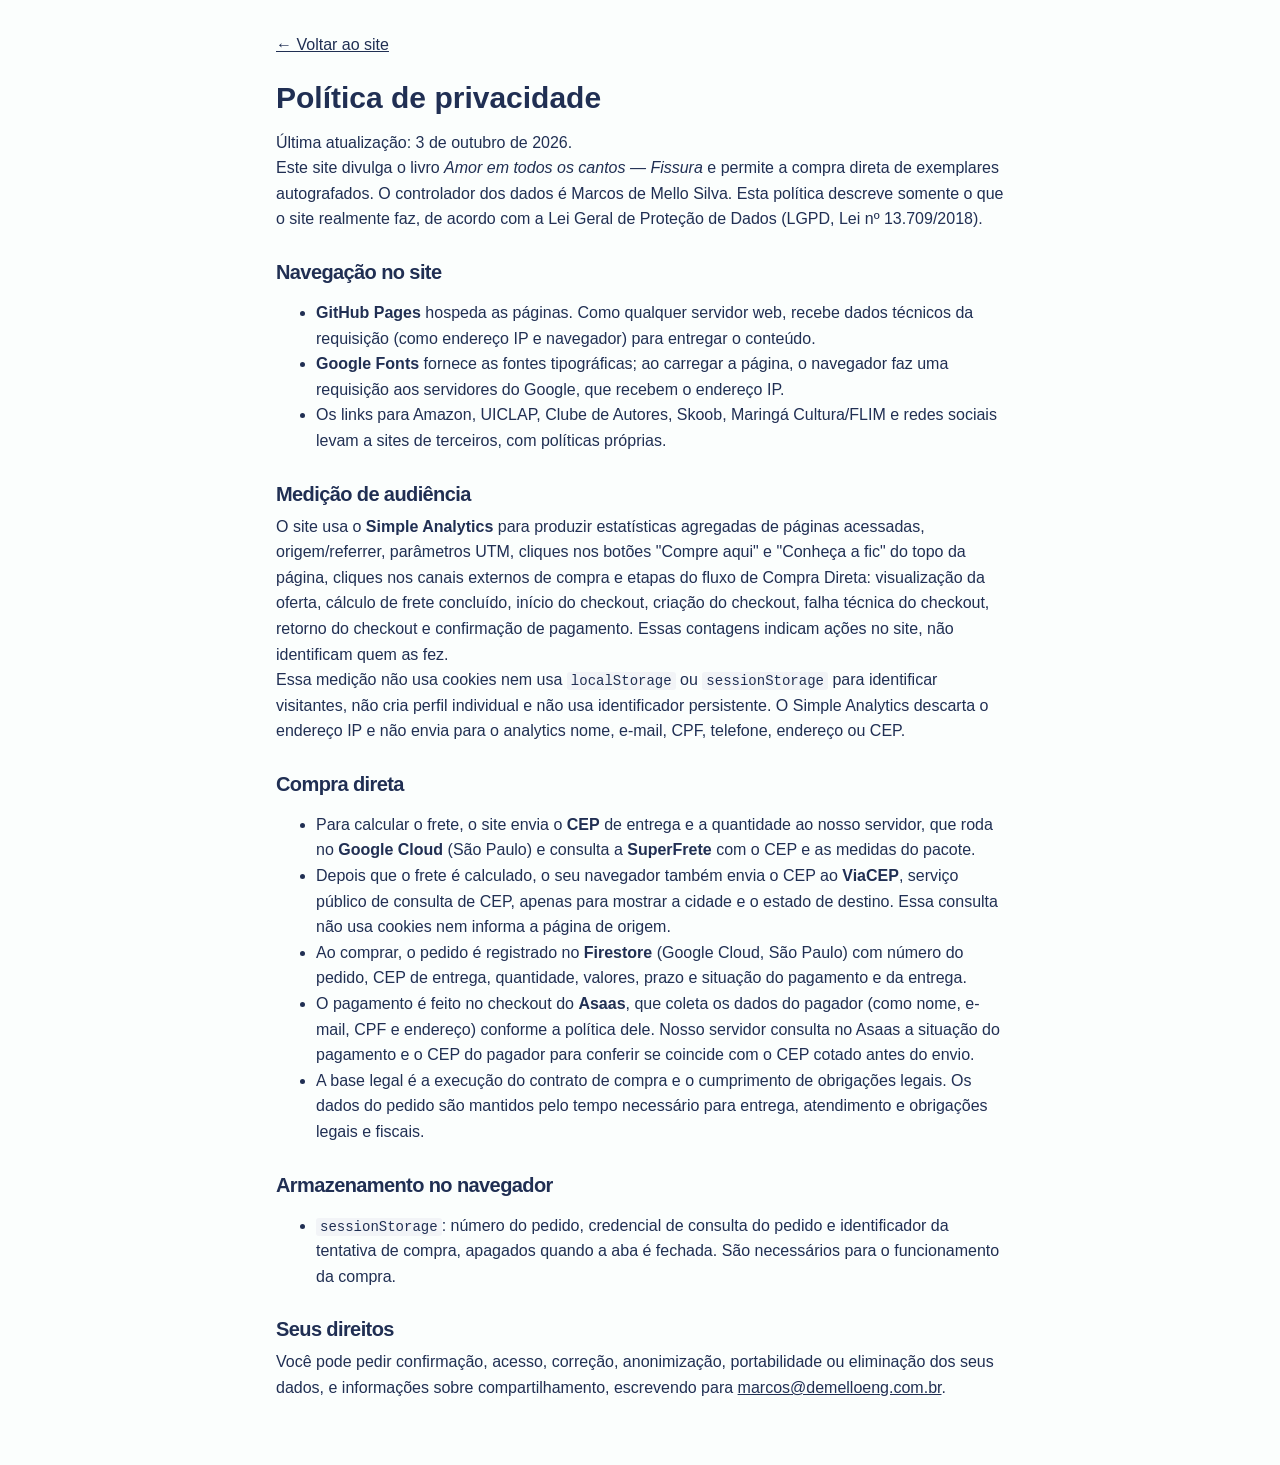
==== commit 332a26eb: "feat: rastreia CTAs do hero e corrige pendências da auditoria - Mede click_compre_aqui e click_conhe" ====
--- a/privacidade.html
+++ b/privacidade.html
@@ -31,9 +31,10 @@
 
 <h2>Medição de audiência</h2>
 <p>O site usa o <strong>Simple Analytics</strong> para produzir estatísticas agregadas de páginas acessadas,
-origem/referrer, parâmetros UTM, cliques nos canais externos de compra e etapas do fluxo de Compra Direta:
-visualização da oferta, cálculo de frete concluído, início do checkout, criação do checkout, falha técnica do
-checkout e retorno do checkout.</p>
+origem/referrer, parâmetros UTM, cliques nos botões "Compre aqui" e "Conheça a fic" do topo da página, cliques nos
+canais externos de compra e etapas do fluxo de Compra Direta: visualização da oferta, cálculo de frete concluído,
+início do checkout, criação do checkout, falha técnica do checkout, retorno do checkout e confirmação de pagamento.
+Essas contagens indicam ações no site, não identificam quem as fez.</p>
 <p>Essa medição não usa cookies nem usa <code>localStorage</code> ou <code>sessionStorage</code> para identificar
 visitantes, não cria perfil individual e não usa identificador persistente. O Simple Analytics descarta o
 endereço IP e não envia para o analytics nome, e-mail, CPF, telefone, endereço ou CEP.</p>
@@ -41,8 +42,11 @@
 <h2>Compra direta</h2>
 <ul>
   <li>Para calcular o frete, o site envia o <strong>CEP</strong> de entrega e a quantidade ao nosso servidor, que
-    roda no <strong>Google Cloud</strong> (Cloud Run, região de São Paulo) e consulta a
+    roda no <strong>Google Cloud</strong> (São Paulo) e consulta a
     <strong>SuperFrete</strong> com o CEP e as medidas do pacote.</li>
+  <li>Depois que o frete é calculado, o seu navegador também envia o CEP ao <strong>ViaCEP</strong>, serviço
+    público de consulta de CEP, apenas para mostrar a cidade e o estado de destino. Essa consulta não usa
+    cookies nem informa a página de origem.</li>
   <li>Ao comprar, o pedido é registrado no <strong>Firestore</strong> (Google Cloud, São Paulo) com número do
     pedido, CEP de entrega, quantidade, valores, prazo e situação do pagamento e da entrega.</li>
   <li>O pagamento é feito no checkout do <strong>Asaas</strong>, que coleta os dados do pagador (como nome,
@@ -54,9 +58,8 @@
 
 <h2>Armazenamento no navegador</h2>
 <ul>
-  <li><code>sessionStorage</code>, chaves <code>ma-fissura:order</code> e <code>ma-fissura:attempt</code>:
-    número do pedido, credencial de consulta do pedido e identificador da tentativa de compra, apagados quando
-    a aba é fechada. São necessários para o funcionamento da compra.</li>
+  <li><code>sessionStorage</code>: número do pedido, credencial de consulta do pedido e identificador da
+    tentativa de compra, apagados quando a aba é fechada. São necessários para o funcionamento da compra.</li>
 </ul>
 
 <h2>Seus direitos</h2>
--- a/styles.css
+++ b/styles.css
@@ -97,6 +97,7 @@
 .card__deal { text-align: center; margin-top: auto; display: flex; flex-direction: column; gap: 4px; }
 .card__benefit { font-size: 13px; line-height: 1.4; font-weight: 600; max-width: 165px; margin-inline: auto; }
 .card__price { color: var(--dourado); font-weight: 800; font-size: 28px; white-space: nowrap; }
+.card__freight { color: var(--dourado); font-size: 15px; font-weight: 700; white-space: nowrap; }
 .card__cta { padding: 10px 5px; font-size: 11px; min-height: 44px; }
 .card--direct { background: var(--branco); color: var(--azul); }
 .card--direct[hidden], .card--direct [hidden] { display: none !important; }
@@ -117,15 +118,19 @@
 .direct__info::after { content: ""; position: absolute; top: 16px; right: 8px; width: 230px; height: 230px; background: url("assets/direct-suitcase.svg") center / contain no-repeat; opacity: .2; pointer-events: none; }
 .direct__info .card__info { position: relative; z-index: 1; justify-content: flex-start; min-height: 0; padding: 28px 32px 0; }
 #direct-active-offer { display: flex; flex-direction: column; }
-.direct__headline { position: relative; z-index: 1; margin: 20px 0 16px; padding: 0 32px; font-family: var(--serif); font-size: clamp(25px, 3vw, 38px); line-height: 1.08; color: var(--dourado); }
+.direct__offer { position: relative; z-index: 1; display: flex; flex-direction: column; align-items: flex-start; margin-top: 20px; padding: 0 32px; }
+.direct__discount { display: inline-flex; margin-bottom: 7px; padding: 6px 10px; border: 1px solid var(--dourado); border-radius: 3px; color: var(--dourado); font-size: 15px; line-height: 1; font-weight: 900; letter-spacing: .04em; }
+.direct__offer .card__price { color: var(--branco); font-size: clamp(46px, 7vw, 66px); line-height: .98; }
+.direct__reference { display: flex; flex-wrap: wrap; align-items: baseline; gap: 5px; margin-top: 7px; }
+.direct__previous-price { font-size: 15px; line-height: 1.2; opacity: .72; text-decoration: line-through; }
+.direct__freight { color: var(--branco); font-size: 15px; font-weight: 700; opacity: .82; }
+.direct__benefit { margin: 0; font-weight: 800; }
+.direct__benefit--offer { margin-top: 10px; color: var(--dourado); font-size: 17px; }
+.direct__headline { position: relative; z-index: 1; margin: 26px 0 16px; padding: 0 32px; font-family: var(--serif); font-size: clamp(25px, 3vw, 38px); line-height: 1.08; color: var(--dourado); }
 .direct__copy { position: relative; z-index: 1; max-width: 70ch; margin: 0; padding: 0 32px; font-size: 16px; line-height: 1.55; }
 .direct__copy + .direct__copy { margin-top: 10px; padding-bottom: 30px; }
 .direct__commercial { position: relative; z-index: 1; display: flex; flex-wrap: wrap; align-items: center; gap: 12px 20px; padding: 20px 32px; background: #a04429; color: var(--branco); }
-.direct__commercial .card__deal { flex-direction: row; flex-wrap: wrap; align-items: baseline; gap: 4px 8px; margin: 0; text-align: left; }
-.card--direct .card__price { font-size: 28px; }
-.direct__freight { font-size: 18px; font-weight: 700; }
-.direct__perks { display: flex; flex-direction: column; gap: 2px; margin-left: auto; }
-.direct__benefit { margin: 0; font-weight: 800; }
+.direct__perks { display: flex; flex-direction: column; gap: 2px; }
 .direct__info .direct__payment { text-align: left; font-size: 13px; line-height: 1.4; }
 .card--direct > .review-link--direct { align-self: stretch; justify-content: flex-start; min-height: 44px; margin: 16px 32px 12px; padding: 8px 0; border-top: 1px solid var(--line); font-size: 13px; font-weight: 600; text-align: left; }
 #direct-flow { min-width: 0; padding: 22px 32px 0; }
@@ -229,8 +234,6 @@
 .vocabulary__intro { margin-top: 12px; font-size: 14px; color: #586780; }
 .vocabulary__terms { margin-top: 4px; font-family: var(--serif); font-size: 20px; line-height: 1.45; }
 .editorial-faq { padding-top: 12px; padding-bottom: 32px; }
-.question-list { list-style: none; padding: 0; margin: 18px 0 0; display: grid; grid-template-columns: 1fr 1fr; gap: 10px 24px; }
-.question-list li { border-bottom: 1px solid var(--line); padding: 8px 12px; font-family: var(--serif); font-size: 21px; line-height: 1.3; }
 .closing { background: #182e4e; color: var(--branco); }
 .closing .section { display: flex; align-items: center; justify-content: center; gap: 40px; padding-block: 22px; }
 .closing p { font-size: 25px; font-weight: 800; }
@@ -329,12 +332,13 @@
   .card.card--direct { padding: 0; }
   .direct__info .card__info { padding: 20px 18px 0; }
   .direct__info::after { top: 24px; right: -38px; width: 190px; height: 190px; }
+  .direct__offer { margin-top: 18px; padding: 0 18px; }
+  .direct__offer .card__price { font-size: clamp(44px, 14vw, 58px); }
   .direct__headline { margin-top: 18px; padding: 0 18px; font-size: 28px; }
   .direct__copy { padding: 0 18px; }
   .direct__copy + .direct__copy { padding-bottom: 22px; }
   .direct__commercial { padding: 18px; }
-  .direct__perks { width: 100%; margin-left: 0; }
-  .card--direct .card__price { font-size: 24px; }
+  .direct__perks { width: 100%; }
   #direct-flow { padding: 20px 18px 0; }
   .card--direct > .review-link--direct { margin: 16px 18px 12px; }
   .direct__cep { flex-direction: column; }
@@ -389,8 +393,6 @@
   .vocabulary h2 { font-size: 14px; }
   .vocabulary__terms { font-size: 19px; }
   .ruled-title::after { display: none; }
-  .question-list { grid-template-columns: 1fr; gap: 4px; margin-top: 12px; }
-  .question-list li { font-size: 21px; padding: 10px 0; }
   .closing { background: transparent; color: var(--azul); padding: 0 20px 24px; }
   .closing .section { width: 100%; display: flex; flex-direction: column; gap: 8px; background: var(--dourado); border-radius: 5px; padding: 20px 12px 8px; }
   .closing p { font-size: 16px; text-align: center; }
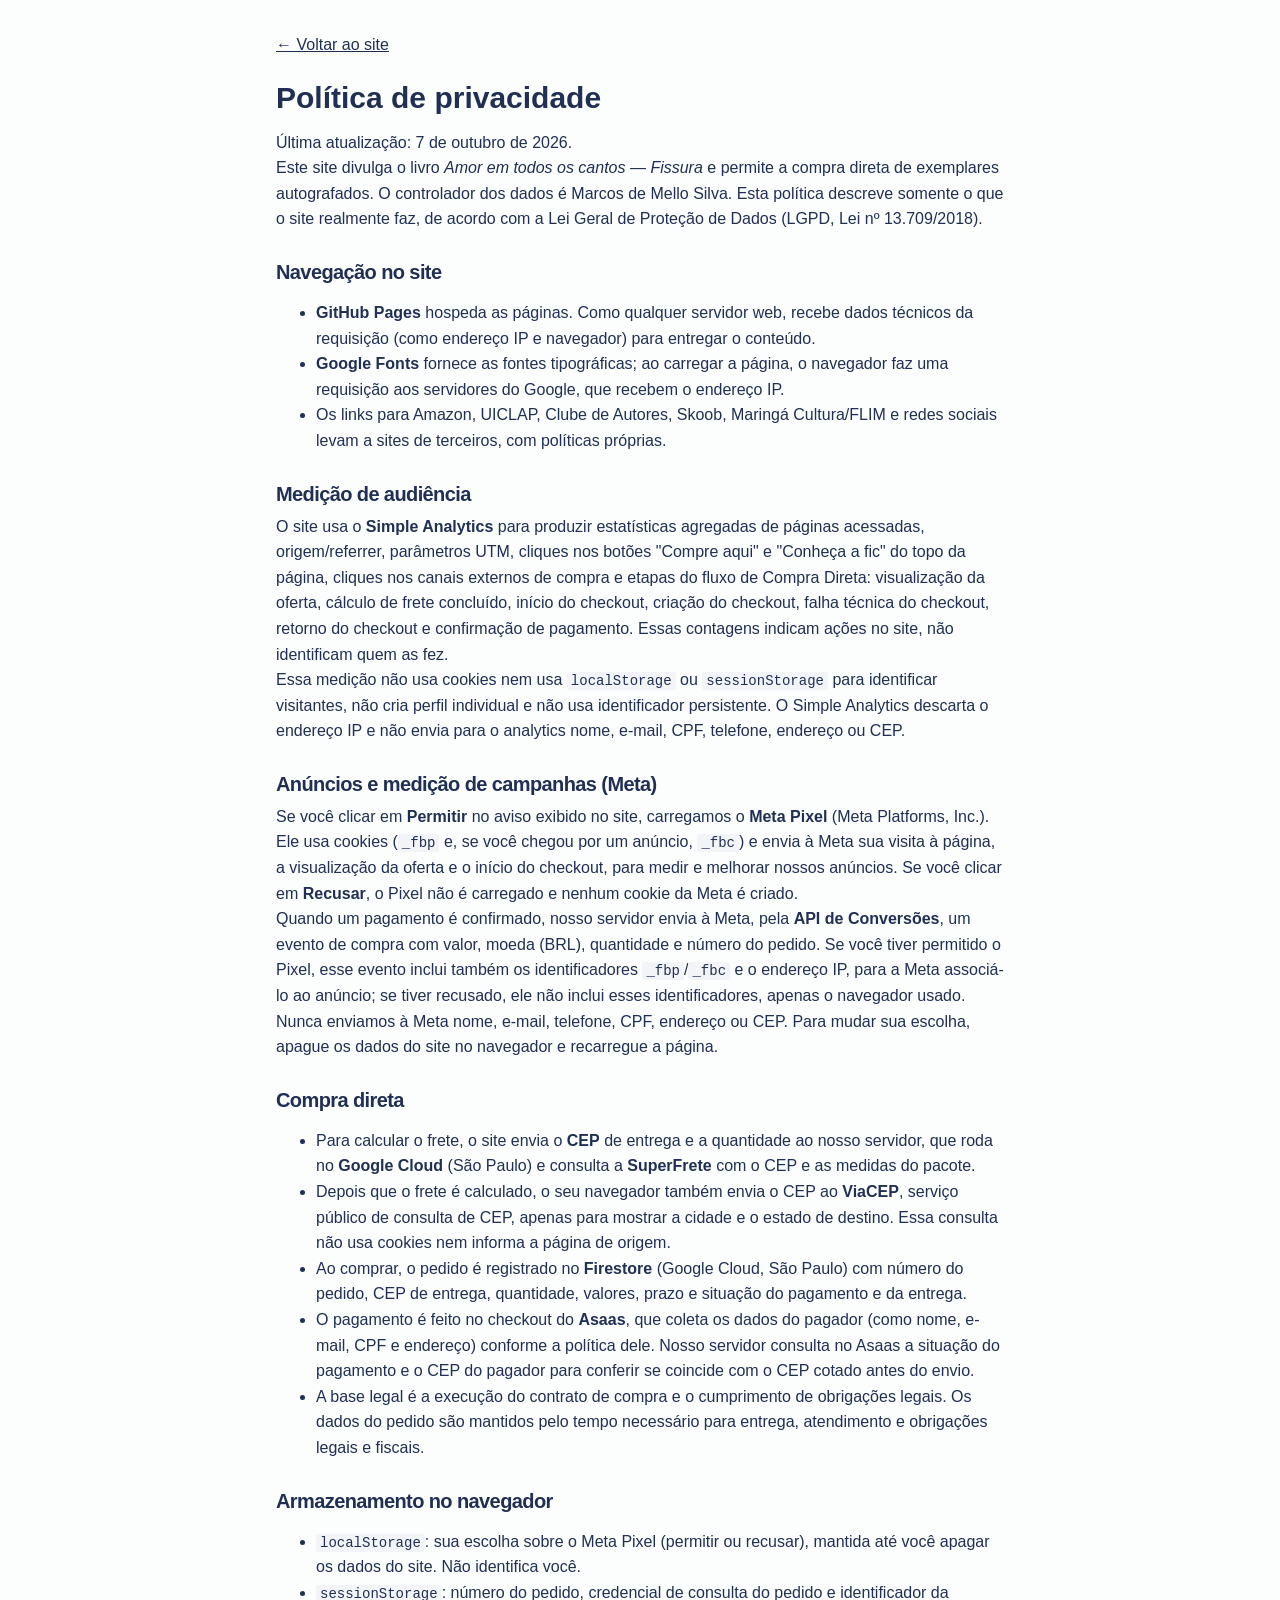
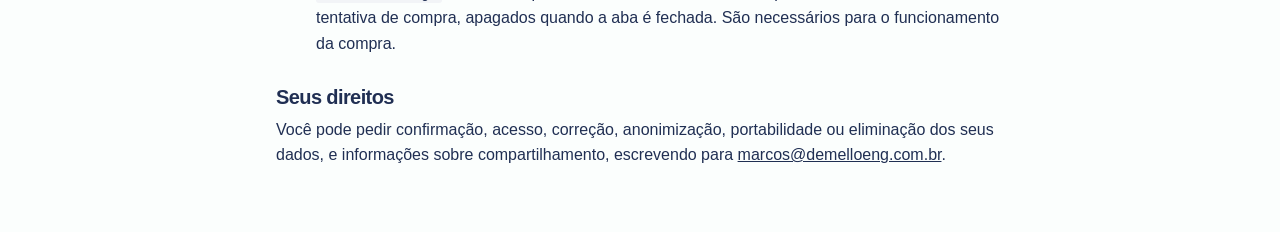
==== commit 46a00ce0: "feat: Meta Pixel com consentimento e atribuição no checkout Carrega o Pixel 979000055233966 somente " ====
--- a/privacidade.html
+++ b/privacidade.html
@@ -13,7 +13,7 @@
 <main class="policy__main" id="conteudo">
 <p><a href="/">← Voltar ao site</a></p>
 <h1>Política de privacidade</h1>
-<p>Última atualização: 3 de outubro de 2026.</p>
+<p>Última atualização: 7 de outubro de 2026.</p>
 
 <p>Este site divulga o livro <em>Amor em todos os cantos — Fissura</em> e permite a compra direta de
 exemplares autografados. O controlador dos dados é Marcos de Mello Silva. Esta política descreve somente o que
@@ -39,6 +39,18 @@
 visitantes, não cria perfil individual e não usa identificador persistente. O Simple Analytics descarta o
 endereço IP e não envia para o analytics nome, e-mail, CPF, telefone, endereço ou CEP.</p>
 
+<h2>Anúncios e medição de campanhas (Meta)</h2>
+<p>Se você clicar em <strong>Permitir</strong> no aviso exibido no site, carregamos o <strong>Meta Pixel</strong>
+(Meta Platforms, Inc.). Ele usa cookies (<code>_fbp</code> e, se você chegou por um anúncio, <code>_fbc</code>) e
+envia à Meta sua visita à página, a visualização da oferta e o início do checkout, para medir e melhorar nossos
+anúncios. Se você clicar em <strong>Recusar</strong>, o Pixel não é carregado e nenhum cookie da Meta é criado.</p>
+<p>Quando um pagamento é confirmado, nosso servidor envia à Meta, pela <strong>API de Conversões</strong>, um
+evento de compra com valor, moeda (BRL), quantidade e número do pedido. Se você tiver permitido o Pixel, esse evento
+inclui também os identificadores <code>_fbp</code>/<code>_fbc</code> e o endereço IP, para a Meta associá-lo ao
+anúncio; se tiver recusado, ele não inclui esses identificadores, apenas o navegador usado. Nunca enviamos à Meta
+nome, e-mail, telefone, CPF, endereço ou CEP. Para mudar sua escolha, apague os dados do site no navegador e
+recarregue a página.</p>
+
 <h2>Compra direta</h2>
 <ul>
   <li>Para calcular o frete, o site envia o <strong>CEP</strong> de entrega e a quantidade ao nosso servidor, que
@@ -58,6 +70,8 @@
 
 <h2>Armazenamento no navegador</h2>
 <ul>
+  <li><code>localStorage</code>: sua escolha sobre o Meta Pixel (permitir ou recusar), mantida até você apagar os
+    dados do site. Não identifica você.</li>
   <li><code>sessionStorage</code>: número do pedido, credencial de consulta do pedido e identificador da
     tentativa de compra, apagados quando a aba é fechada. São necessários para o funcionamento da compra.</li>
 </ul>
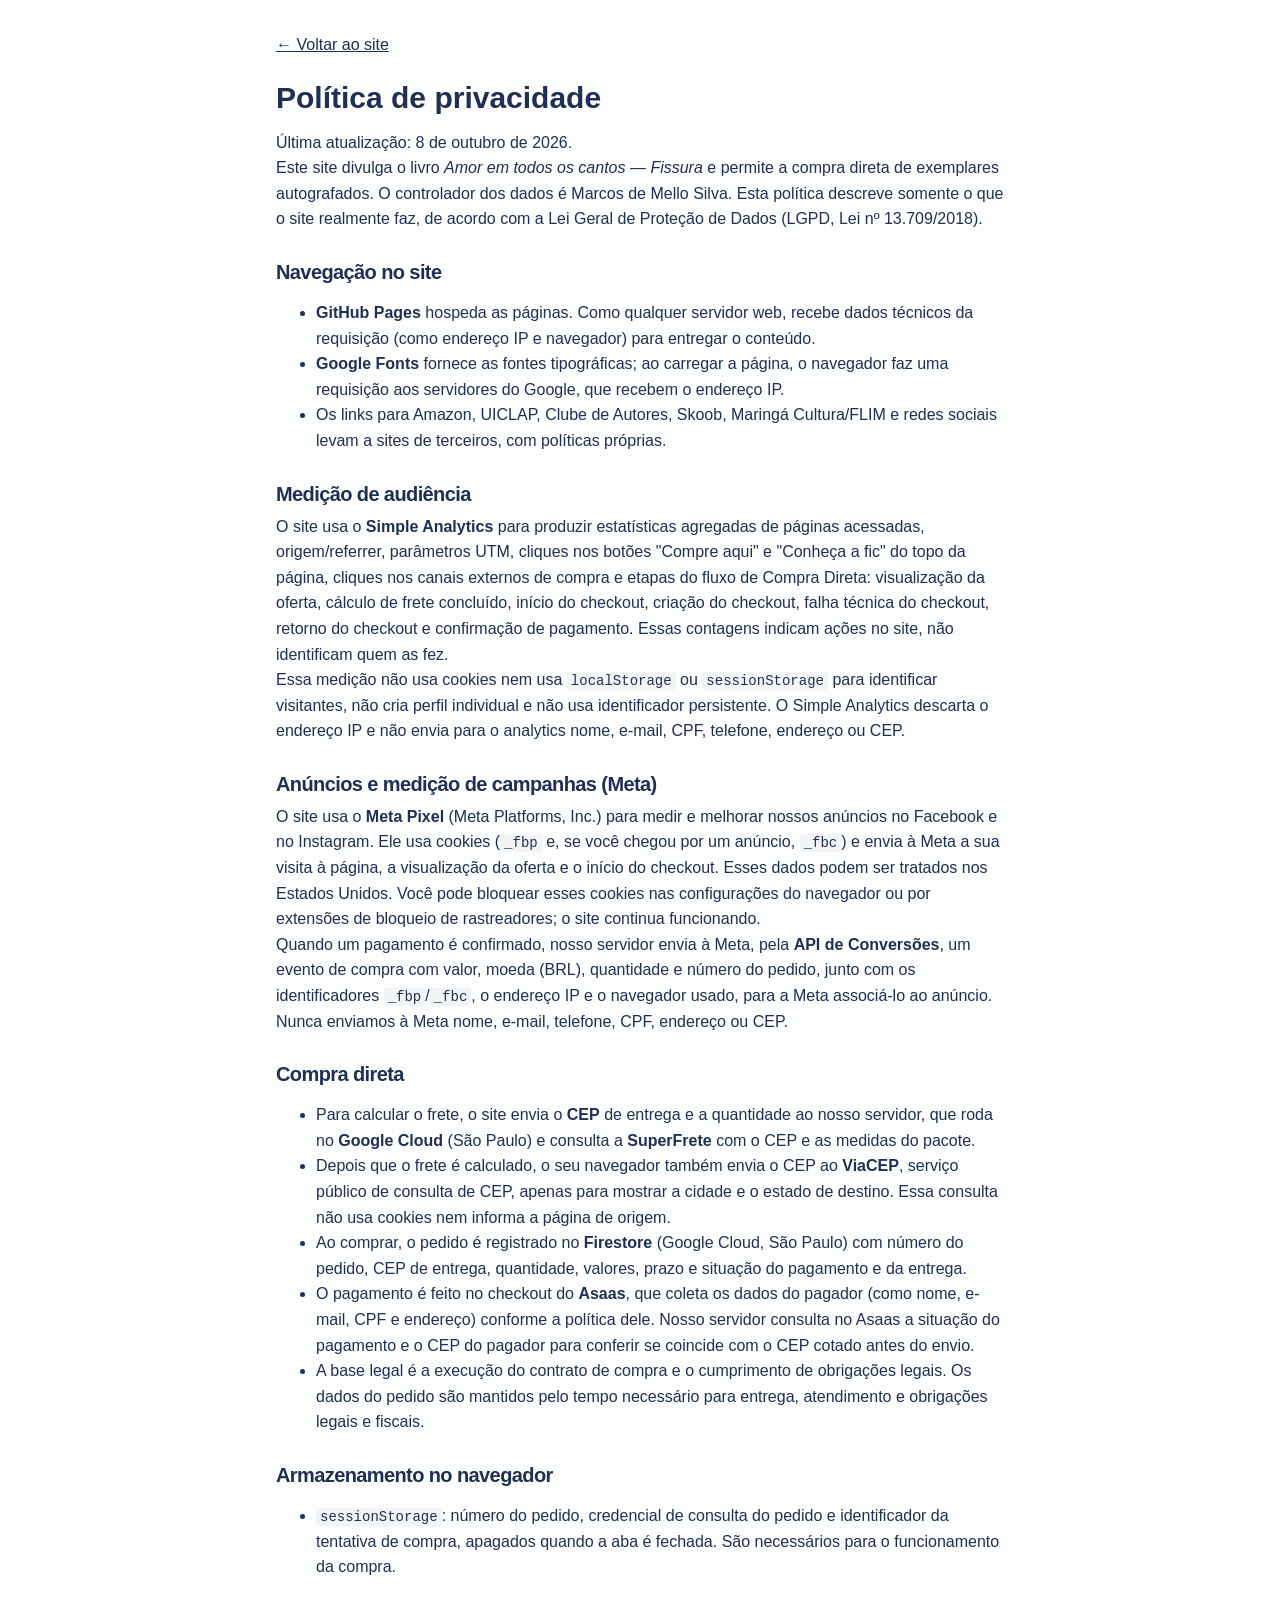
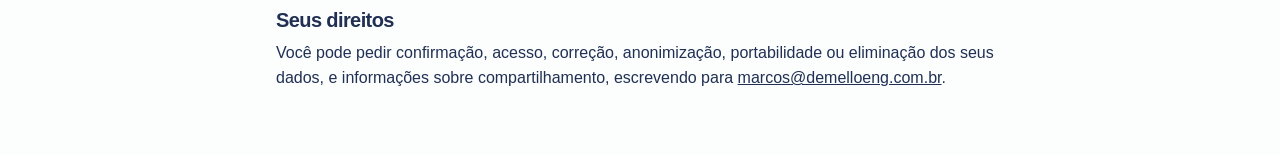
==== commit abcccd2e: "fix: remove aviso de consentimento e carrega o Meta Pixel sempre O Pixel passa a carregar em toda vi" ====
--- a/privacidade.html
+++ b/privacidade.html
@@ -13,7 +13,7 @@
 <main class="policy__main" id="conteudo">
 <p><a href="/">← Voltar ao site</a></p>
 <h1>Política de privacidade</h1>
-<p>Última atualização: 7 de outubro de 2026.</p>
+<p>Última atualização: 8 de outubro de 2026.</p>
 
 <p>Este site divulga o livro <em>Amor em todos os cantos — Fissura</em> e permite a compra direta de
 exemplares autografados. O controlador dos dados é Marcos de Mello Silva. Esta política descreve somente o que
@@ -40,16 +40,15 @@
 endereço IP e não envia para o analytics nome, e-mail, CPF, telefone, endereço ou CEP.</p>
 
 <h2>Anúncios e medição de campanhas (Meta)</h2>
-<p>Se você clicar em <strong>Permitir</strong> no aviso exibido no site, carregamos o <strong>Meta Pixel</strong>
-(Meta Platforms, Inc.). Ele usa cookies (<code>_fbp</code> e, se você chegou por um anúncio, <code>_fbc</code>) e
-envia à Meta sua visita à página, a visualização da oferta e o início do checkout, para medir e melhorar nossos
-anúncios. Se você clicar em <strong>Recusar</strong>, o Pixel não é carregado e nenhum cookie da Meta é criado.</p>
+<p>O site usa o <strong>Meta Pixel</strong> (Meta Platforms, Inc.) para medir e melhorar nossos anúncios no
+Facebook e no Instagram. Ele usa cookies (<code>_fbp</code> e, se você chegou por um anúncio, <code>_fbc</code>) e
+envia à Meta a sua visita à página, a visualização da oferta e o início do checkout. Esses dados podem ser
+tratados nos Estados Unidos. Você pode bloquear esses cookies nas configurações do navegador ou por extensões
+de bloqueio de rastreadores; o site continua funcionando.</p>
 <p>Quando um pagamento é confirmado, nosso servidor envia à Meta, pela <strong>API de Conversões</strong>, um
-evento de compra com valor, moeda (BRL), quantidade e número do pedido. Se você tiver permitido o Pixel, esse evento
-inclui também os identificadores <code>_fbp</code>/<code>_fbc</code> e o endereço IP, para a Meta associá-lo ao
-anúncio; se tiver recusado, ele não inclui esses identificadores, apenas o navegador usado. Nunca enviamos à Meta
-nome, e-mail, telefone, CPF, endereço ou CEP. Para mudar sua escolha, apague os dados do site no navegador e
-recarregue a página.</p>
+evento de compra com valor, moeda (BRL), quantidade e número do pedido, junto com os identificadores
+<code>_fbp</code>/<code>_fbc</code>, o endereço IP e o navegador usado, para a Meta associá-lo ao anúncio.
+Nunca enviamos à Meta nome, e-mail, telefone, CPF, endereço ou CEP.</p>
 
 <h2>Compra direta</h2>
 <ul>
@@ -70,8 +69,6 @@
 
 <h2>Armazenamento no navegador</h2>
 <ul>
-  <li><code>localStorage</code>: sua escolha sobre o Meta Pixel (permitir ou recusar), mantida até você apagar os
-    dados do site. Não identifica você.</li>
   <li><code>sessionStorage</code>: número do pedido, credencial de consulta do pedido e identificador da
     tentativa de compra, apagados quando a aba é fechada. São necessários para o funcionamento da compra.</li>
 </ul>
